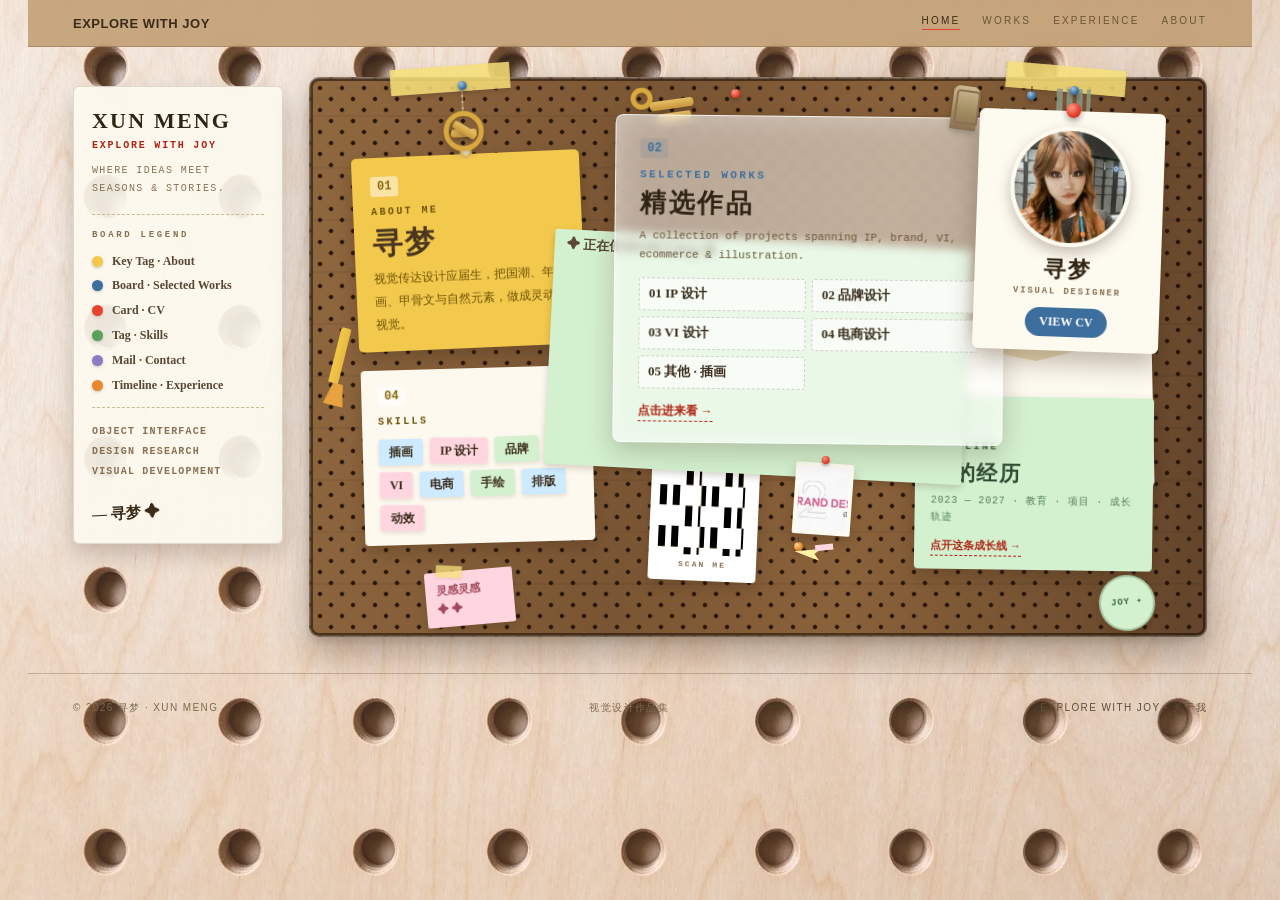
==== index.html @ f543dc58 "update index.html" ====
<!doctype html>
<html lang="zh-CN">
<head>
<meta charset="utf-8">
<meta name="viewport" content="width=device-width,initial-scale=1">
<title>寻梦 · 视觉设计作品集 — EXPLORE WITH JOY</title>
<meta name="description" content="寻梦 · 视觉设计作品集：一块正在使用中的洞洞板工作台——证件是个人简介，展示板是作品，便签是技能，信封是联系方式。">
<link rel="stylesheet" href="style.css?v=20">
</head>
<body class="board-page">
<nav class="site-nav">
  <a class="site-logo" href="index.html">EXPLORE WITH JOY</a>
  <div class="site-links">
    <a href="index.html" class="on">HOME</a>
    <a href="works.html">WORKS</a>
    <a href="experience.html">EXPERIENCE</a>
    <a href="about.html">ABOUT</a>
  </div>
</nav>

<main class="home-wrap">
  <!-- 左侧：站名 + 图例 -->
  <aside class="board-side">
    <div class="side-brand">
      <span class="side-name">XUN MENG</span>
      <span class="side-tag">EXPLORE WITH JOY</span>
      <span class="side-sub">WHERE IDEAS MEET<br>SEASONS & STORIES.</span>
    </div>
    <div class="side-legend">
      <span class="legend-title">BOARD LEGEND</span>
      <ul>
        <li><i class="dot y"></i>Key Tag · About</li>
        <li><i class="dot b"></i>Board · Selected Works</li>
        <li><i class="dot r"></i>Card · CV</li>
        <li><i class="dot g"></i>Tag · Skills</li>
        <li><i class="dot p"></i>Mail · Contact</li>
        <li><i class="dot o"></i>Timeline · Experience</li>
      </ul>
    </div>
    <div class="side-footnote">OBJECT INTERFACE<br>DESIGN RESEARCH<br>VISUAL DEVELOPMENT</div>
    <span class="side-sign">— 寻梦 ✦</span>
  </aside>

  <!-- 中央：洞洞板面板 + 悬挂物件 -->
  <section class="board-panel" id="boardPanel">
    <span class="panel-tape tl"></span><span class="panel-tape tr"></span>

    <!-- 01 钥匙串 · 黄色吊牌（个人简介 → 关于页） -->
    <div class="obj key-tag clickable" data-href="about.html" title="点一下到前面，再点一下打开">
      <span class="keyring"></span>
      <div class="tag-board">
        <span class="tag-no">01</span>
        <span class="tag-en">ABOUT ME</span>
        <strong>寻梦</strong>
        <p>视觉传达设计应届生，把国潮、年画、甲骨文与自然元素，做成灵动的视觉。</p>
      </div>
    </div>

    <!-- 02 透明亚克力展示板（精选作品 → works.html） -->
    <a class="obj acrylic clickable" href="works.html" data-href="works.html" title="点一下到前面，再点一下打开">
      <span class="acry-no">02</span>
      <span class="acry-en">SELECTED WORKS</span>
      <span class="acry-zh">精选作品</span>
      <p class="acry-desc">A collection of projects spanning IP, brand, VI, ecommerce & illustration.</p>
      <ul class="acry-list">
        <li>01 IP 设计</li>
        <li>02 品牌设计</li>
        <li>03 VI 设计</li>
        <li>04 电商设计</li>
        <li>05 其他 · 插画</li>
      </ul>
      <span class="acry-go">点击进来看 →</span>
    </a>

    <!-- 03 人像证件卡（关于我 → about.html） -->
    <a class="obj home-card clickable" href="about.html" data-href="about.html" title="点一下到前面，再点一下打开">
      <span class="pin-dot"></span>
      <img class="card-avatar" src="assets/avatar.webp" alt="寻梦">
      <span class="card-name">寻梦</span>
      <span class="card-role">VISUAL DESIGNER</span>
      <span class="card-cv">VIEW CV</span>
    </a>

    <!-- 04 技能便签（→ 关于页） -->
    <div class="obj skill-tags clickable" data-href="about.html" title="点一下到前面，再点一下打开">
      <span class="tag-no">04</span>
      <span class="tag-en">SKILLS</span>
      <div class="skills">
        <i>插画</i><i>IP 设计</i><i>品牌</i><i>VI</i><i>电商</i><i>手绘</i><i>排版</i><i>动效</i>
      </div>
    </div>

    <!-- 05 信封卡片（联系方式 → 关于页） -->
    <div class="obj mail-env clickable" data-href="about.html" title="点一下到前面，再点一下打开">
      <span class="env-flap"></span>
      <span class="tag-no">05</span>
      <span class="tag-en">CONTACT</span>
      <p class="env-mail">hello@xunmeng.design</p>
      <p class="env-loc">Location: Jining, China</p>
      <span class="env-stamp">✉</span>
    </div>

    <!-- 06 经历时间线便签（→ experience.html） -->
    <div class="obj exp-timeline clickable" data-href="experience.html" title="点一下到前面，再点一下打开">
      <span class="tag-no">03</span>
      <span class="tag-en">TIMELINE</span>
      <strong class="exp-tl-name">我的经历</strong>
      <p class="exp-tl-sub">2023 — 2027 · 教育 · 项目 · 成长轨迹</p>
      <span class="exp-tl-go">点开这条成长线 →</span>
    </div>

    <!-- 装饰：QR 小卡片 + 贴纸 -->
    <div class="obj qr-card"><span class="qr-sq"></span><span class="qr-cap">SCAN ME</span></div>
    <span class="sticker st-1">EXPLORE WITH JOY</span>
    <span class="sticker st-2">✦ 正在使用中的工作台 ✦</span>

    <!-- 装饰组：图钉 / 钥匙 / 便利贴 / 回形针 / 小相片 / 铅笔 / 纸飞机 / 徽章 -->
    <span class="deco-pin p1"></span><span class="deco-pin p2"></span><span class="deco-pin p3"></span><span class="deco-pin p4"></span>
    <span class="deco-keys"><i class="dk-ring"></i><i class="dk-body"></i><i class="dk-body d2"></i></span>
    <span class="deco-note note-pink">灵感灵感<br>✦ ✦</span>
    <span class="deco-clip"></span>
    <span class="deco-photo"><img src="works/brand/p22.webp" alt="作品小相片"><i class="dp-pin"></i></span>
    <span class="deco-pencil"></span>
    <span class="deco-plane"></span>
    <span class="deco-badge">JOY ✦</span>
  </section>
</main>

<footer class="page-foot">
  <span>© 2026 寻梦 · XUN MENG</span>
  <span>视觉设计作品集</span>
  <span><a href="works.html">EXPLORE WITH JOY</a> · <a href="about.html">关于我</a></span>
</footer>

<script src="assets/site.js?v=4"></script>
<script>
/* 洞洞板卡片：点一下浮到最前面（其他卡片拨开），再点一下打开 */
(function () {
  var cards = Array.prototype.slice.call(document.querySelectorAll(".obj.clickable"));
  if (!cards.length) return;
  var ROT = { "key-tag": "-2.5deg", "acrylic": ".6deg", "home-card": "2deg", "skill-tags": "-1.6deg", "mail-env": "-1.2deg", "exp-timeline": ".8deg" };
  var PUSH = { "key-tag": [-38, -34, 1.15], "acrylic": [-46, -26, 1.08], "home-card": [40, -26, 1.15], "skill-tags": [-32, 36, 1.15], "mail-env": [38, 34, 1.15], "exp-timeline": [30, 42, 1.15] };
  function keyOf(o) {
    for (var k in PUSH) if (o.classList.contains(k)) return k;
    return null;
  }
  function setState(o, state) {
    var k = keyOf(o), p = PUSH[k], r = ROT[k];
    o.style.animation = "none";
    o.style.transition = "transform .55s cubic-bezier(.22,1,.36,1),opacity .45s,filter .45s,box-shadow .45s";
    if (state === "front") {
      o.style.transform = "translate(0,-18px) scale(" + p[2] + ") rotate(0deg)";
      o.style.zIndex = "30"; o.style.opacity = "1"; o.style.filter = "none";
      o.style.boxShadow = "0 24px 46px rgba(56,34,14,.42)";
    } else if (state === "dim") {
      o.style.transform = "translate(" + p[0] + "px," + p[1] + "px) scale(0.84) rotate(" + r + ")";
      o.style.zIndex = "1"; o.style.opacity = "0.5"; o.style.filter = "blur(1.5px) saturate(0.8)";
      o.style.boxShadow = "";
    } else {
      o.style.transform = ""; o.style.zIndex = ""; o.style.opacity = ""; o.style.filter = ""; o.style.boxShadow = "";
    }
  }
  function resetAll() { cards.forEach(function (x) { x.classList.remove("front", "dim"); setState(x, "reset"); }); }
  cards.forEach(function (c) {
    c.addEventListener("click", function (e) {
      e.preventDefault();
      if (c.classList.contains("front")) {
        var href = c.dataset.href;
        if (href) { window.location.href = href; return; }
      }
      cards.forEach(function (x) { x.classList.remove("front", "dim"); x.classList.add("dim"); setState(x, "dim"); });
      c.classList.remove("dim"); c.classList.add("front"); setState(c, "front");
    });
  });
  document.addEventListener("click", function (e) {
    if (!e.target.closest(".obj.clickable")) resetAll();
  });
})();
</script>
</body>
</html>
---- style.css ----
*{box-sizing:border-box}html{color-scheme:dark}body{margin:0;background:#000;color:#f7f7f7;font-family:Arial,Helvetica,sans-serif;min-height:100svh;display:flex;flex-direction:column}header,footer{display:flex;justify-content:space-between;gap:20px;color:#707070;font-size:12px;letter-spacing:.12em;padding:30px 40px}header{border-bottom:1px solid #181818}footer{margin-top:auto;letter-spacing:.02em;font-size:13px}main{text-align:center;margin:auto 0;padding:70px 16px 50px}.meta{font-size:18px;margin-bottom:46px}.meta span{color:#777;margin-left:20px}h1{font-size:clamp(28px,5.5vw,96px);line-height:1.22;letter-spacing:-.045em;font-weight:400;margin:0}.intro{display:block}.words{position:relative;display:flex;align-items:center;justify-content:center;min-height:1.32em;margin-top:.06em;touch-action:pan-y pinch-zoom}.word{display:inline-flex;flex-shrink:0}.space{width:.25em}.letter{pointer-events:none;display:inline-grid;position:relative;align-items:center;height:1.08em;flex-shrink:0;transition:padding-inline .3s cubic-bezier(.22,1,.36,1)}.char{grid-area:1/1;line-height:1;justify-self:center}.letter.active .char,.letter.pending .char{visibility:hidden}.letter.returning .char{animation:letter-pop .2s ease-out both}@keyframes letter-pop{from{transform:scale(.92)}to{transform:scale(1)}}.sticker{position:absolute;top:calc(50% + var(--offset,0em));left:50%;translate:-50% -50%;z-index:1;pointer-events:none}.sticker img{display:block;height:var(--height,1.122em);width:auto;max-width:var(--maxwidth,1.377em);object-fit:contain}.hit-layer{position:absolute;inset:0;z-index:3;color:transparent;user-select:none;pointer-events:none;display:flex;align-items:center;justify-content:center}.hit{display:inline-flex;align-items:center;pointer-events:auto;height:1.35em;line-height:1}.description{font-size:clamp(17px,1.7vw,26px);line-height:1.65;margin:50px 0 34px;color:#e5e5e5;letter-spacing:-.015em}.controls{display:flex;justify-content:center;gap:10px}button{font:14px Arial,sans-serif;border:1px solid #303030;background:#101010;color:#ddd;padding:12px 19px;border-radius:999px;cursor:pointer;transition:background .2s,border-color .2s}button:hover{background:#202020;border-color:#555}button:focus-visible{outline:2px solid white;outline-offset:4px}button:disabled{opacity:.4;cursor:wait}.hint{font-size:13px;color:#737373;margin:18px 0 0;min-height:20px}@media(max-width:640px){header,footer{padding:22px 20px;font-size:10px;letter-spacing:.04em}header span:last-child{display:none}main{padding:70px 8px 60px}.meta{font-size:14px;margin-bottom:35px}h1{font-size:5.7vw;letter-spacing:-.04em}.description{margin:38px 22px 28px;font-size:16px}.desktop{display:none}footer{font-size:11px;flex-direction:column;align-items:center;gap:8px}}@media(prefers-reduced-motion:reduce){.letter{transition:none}.letter .char{animation:none!important}.sticker{display:none}}
/* Portfolio composition */
html{background:#080808}body{background:#080808;color:#f2f0e9;min-height:100svh;padding:0 3.5vw;overflow-x:hidden}header,footer{padding:30px 0;font:10px/1.4 'Courier New',monospace;letter-spacing:.08em;color:#898984;align-items:center}header{border-bottom:1px solid #292925}.identity{color:#f2f0e9;font-size:12px;display:flex;align-items:center;gap:10px}.identity b{font-size:26px;color:#d8f36a;font-weight:400}main{width:100%;margin:auto 0;padding:80px 0;text-align:left}.eyebrow{display:flex;justify-content:space-between;font:10px/1.4 'Courier New',monospace;letter-spacing:.12em;color:#90908a;margin:0 0 22px}h1{font-size:12.5vw;letter-spacing:-.075em;line-height:1.1;font-weight:400}.words{min-height:1.5em;margin:0;justify-content:center}.letter,.hit{transition:padding-inline .38s cubic-bezier(.22,1,.36,1)}.hit-layer{justify-content:center}.sticker img{height:.96em;max-width:1.05em}.under-title{display:flex;align-items:flex-start;justify-content:space-between;margin-top:38px;padding-top:26px;border-top:1px solid #292925}.under-title p{margin:0;font-size:14px;line-height:1.9;letter-spacing:.07em}.under-title p span{font-size:12px;color:#777771;letter-spacing:0}.under-title .disciplines{font:10px/1.7 'Courier New',monospace;letter-spacing:.08em;color:#a4a49c;text-align:right}.spark{font-size:48px;color:#d8f36a;line-height:1;position:absolute;left:50%;transform:translateX(-50%)}footer{border-top:1px solid #292925;gap:12px;margin-top:0}.foot-left{display:flex;align-items:center;gap:9px}.dot{width:5px;height:5px;border-radius:50%;background:#d8f36a}.controls{gap:14px}button{padding:7px 0;font:10px 'Courier New',monospace;border:0;border-bottom:1px solid #414139;border-radius:0;background:transparent;color:#96968d}button:hover{background:transparent;color:#d8f36a;border-color:#d8f36a}.hint{position:absolute;width:1px;height:1px;overflow:hidden;clip-path:inset(50%);margin:0}@media(max-width:640px){body{padding:0 6vw}header,footer{padding:22px 0;flex-direction:row;font-size:9px;letter-spacing:0}header span:nth-child(2){display:none}header span:last-child{display:block}.identity{font-size:10px}main{padding:65px 0}.eyebrow{font-size:8px}.edition{display:none}h1{font-size:11.6vw;letter-spacing:-.07em}.under-title{margin-top:28px;gap:20px}.under-title p{font-size:12px}.under-title p span{font-size:10px}.under-title .disciplines{font-size:8px}.spark{display:none}.foot-left{font-size:8px;max-width:125px}.foot-right{display:none}.controls{gap:12px}button{font-size:9px}}

/* Separate the name and word; preserve a single line. */
h1{font-size:11.8vw}.space{width:.28em}.sticker img{height:var(--height,1.12em);max-width:var(--maxwidth,1.377em)}@media(max-width:640px){h1{font-size:10.9vw}}

@media(prefers-reduced-motion:reduce){.letter,.hit{transition:none}}
/* Bold resting title and matching pointer hit areas. */
h1{font-weight:700}

.letter.returning .char{animation:letter-soft-return .62s cubic-bezier(.22,1,.36,1) both}
@keyframes letter-soft-return{0%,20%{opacity:0;transform:scale(.88)}65%{opacity:1;transform:scale(1.035)}100%{opacity:1;transform:scale(1)}}
@media(prefers-reduced-motion:reduce){.letter.returning .char{animation:none}}
/* Scattered editorial typography, generous central whitespace. */
body{padding:0 2.2vw}.editorial-top{display:grid;grid-template-columns:1fr 230px 260px;gap:5vw;align-items:start;border:0;padding:30px 0;color:#c5c3bc;letter-spacing:0;font:13px/1.35 Arial,Helvetica,sans-serif}.editorial-top p{margin:0}.focus-block{display:flex;gap:10px}.small-label{white-space:nowrap}.editorial-top h2{font:italic 15px/1.2 Georgia,serif;color:#89877f;font-weight:400;margin:0 0 19px}.about-block p,.note-block p{font-size:12px;line-height:1.6}.editorial-hero{position:relative;margin:auto 0;padding:72px 0;isolation:isolate}.floating-tag{position:absolute;z-index:4;pointer-events:none;background:#d9d7cd;color:#25251f;padding:8px 12px;border:1px dashed #929188;border-radius:8px;font:15px/1.15 Arial,sans-serif;letter-spacing:-.025em}.tag-one{left:8%;top:21%;transform:rotate(-5deg)}.tag-two{right:5%;top:14%;transform:rotate(4deg)}.tag-three{right:23%;bottom:8%;transform:rotate(-3deg)}.editorial-bottom{display:grid;grid-template-columns:1fr auto 1fr;align-items:end;border:0;padding:24px 0 30px;letter-spacing:0;color:#aaa89f}.folio-note{font:10px/1.4 'Courier New',monospace;margin:0 0 22px}.editorial-bottom .controls{justify-content:flex-start;gap:8px;align-items:center}.editorial-bottom button,.home-pill{display:inline-flex;align-items:center;justify-content:center;min-height:34px;padding:6px 22px;border:1px solid #737168;border-radius:50%;font:12px/1.2 Arial,sans-serif;background:transparent;color:#d8d6ce}.home-pill{background:#e1dfd5;color:#191914;border-color:#e1dfd5}.editorial-bottom button:hover{border-color:#d8f36a;color:#d8f36a}.bottom-middle{font:10px/1.4 Arial,sans-serif;padding-bottom:7px}.bottom-right{display:flex;flex-direction:column;align-items:flex-end;gap:28px}.bottom-right time{font:28px/1 'Courier New',monospace;padding:7px 18px;border:1px solid #737168;border-radius:50%;color:#e1dfd5;font-variant-numeric:tabular-nums}.bottom-right>span{font:9px/1.4 Arial,sans-serif;letter-spacing:.08em}@media(max-width:700px){body{padding:0 5vw}.editorial-top{grid-template-columns:1fr 1fr;gap:25px 16px;padding-top:25px;font-size:11px}.focus-block{grid-column:1/-1}.editorial-top h2{margin-bottom:10px;font-size:13px}.about-block p,.note-block p{font-size:10px}.editorial-hero{padding:85px 0}.floating-tag{font-size:10px;padding:5px 8px}.tag-one{left:3%;top:18%}.tag-two{right:1%;top:21%}.tag-three{right:17%;bottom:12%}.editorial-bottom{grid-template-columns:1fr auto;gap:18px;padding-bottom:22px}.bottom-middle{display:none}.folio-note{font-size:8px;margin-bottom:15px}.editorial-bottom button,.home-pill{padding:6px 11px;font-size:10px;min-height:30px}.editorial-bottom .controls{gap:5px}.bottom-right{gap:18px}.bottom-right time{font-size:21px;padding:6px 12px}.bottom-right>span{font-size:7px}}

.letter,.hit{transition-duration:.55s}
@media(prefers-reduced-motion:reduce){.letter,.hit{transition:none}}

#background-video{position:fixed;inset:0;width:100%;height:100%;object-fit:cover;z-index:0;pointer-events:none;display:none}.video-shade{position:fixed;inset:0;background:rgba(0,0,0,.48);z-index:1;pointer-events:none;display:none}body.has-video #background-video,body.has-video .video-shade{display:block}.editorial-top,.editorial-hero,.editorial-bottom{position:relative;z-index:2}.editorial-bottom .controls{flex-wrap:wrap}.editorial-bottom button[hidden]{display:none}body.has-video .editorial-top,body.has-video .editorial-top h2,body.has-video .editorial-bottom{color:#e7e5dd}

/* User-provided background preview. */
body{background:#080808 none center center / cover no-repeat fixed}body::before{content:"";position:fixed;inset:0;background:rgba(0,0,0,.24);pointer-events:none;z-index:0}.editorial-top,.editorial-top h2,.editorial-bottom{color:#d9dedb}

body{background:#080808}
/* Dark typography over the video. */
body{color:#17201e;background:#e8ece8}body::before{background:rgba(255,255,255,.12)}.video-shade{background:rgba(255,255,255,.24)}
.editorial-top,.editorial-top h2,.editorial-bottom,body.has-video .editorial-top,body.has-video .editorial-top h2,body.has-video .editorial-bottom{color:#24322e}
.editorial-top h2,body.has-video .editorial-top h2{color:#43534d}
.editorial-bottom button,.bottom-right time{color:#17201e;border-color:#52645b;background:rgba(255,255,255,.16)}.home-pill{background:#23352d;color:#f5f6ef;border-color:#23352d}
.editorial-bottom button:hover{background:#23352d;color:#fff;border-color:#23352d}button:focus-visible{outline-color:#23352d}.floating-tag{background:#e2e7de;color:#203128;border-color:#7a8a7d}

.letter.returning .char{animation-duration:var(--exit-duration,620ms)}

/* ========== 作品集站点：导航 / 画廊 / 灯箱 / 关于 ========== */
.site-nav{position:sticky;top:0;z-index:50;display:flex;justify-content:space-between;align-items:center;gap:18px;padding:16px 3.5vw;background:rgba(232,236,232,.9);backdrop-filter:blur(10px);border-bottom:1px solid #c9d0c6}
.site-logo{font:700 13px/1 Arial,sans-serif;letter-spacing:.04em;color:#17201e;text-decoration:none}
.site-links{display:flex;gap:22px}
.site-links a{font:10px/1 Arial,sans-serif;letter-spacing:.22em;color:#5a6a60;text-decoration:none;padding-bottom:3px;border-bottom:1px solid transparent}
.site-links a:hover{color:#23352d}
.site-links a.on{color:#17201e;border-bottom-color:#d8f36a}
.page-main{width:100%;margin:0 auto;padding:64px 3.5vw 40px;max-width:1500px}
.page-eyebrow{margin-bottom:26px}
.page-title{font-size:clamp(38px,6.5vw,84px);letter-spacing:-.05em;line-height:1.05;color:#17201e;margin:0 0 8px}
.title-slash{color:#7a8a7d;font-weight:400;margin:0 .18em}
.cat-tabs{display:flex;flex-wrap:wrap;gap:10px;margin:34px 0 30px}
.cat-tab{display:inline-flex;align-items:baseline;gap:9px;min-height:40px;padding:8px 20px;border:1px solid #b9c2b6;border-radius:999px;background:transparent;color:#3c4c42;font:13px/1 Arial,sans-serif;cursor:pointer;transition:background .2s,border-color .2s,color .2s}
.cat-tab:hover{border-color:#52645b}
.cat-tab.on{background:#23352d;border-color:#23352d;color:#f5f6ef}
.cat-no{font:9px/1 'Courier New',monospace;color:#7a8a7d}
.cat-tab.on .cat-no{color:#d8f36a}
.cat-en{font:8px/1 Arial,sans-serif;letter-spacing:.18em;color:#7a8a7d}
.cat-tab.on .cat-en{color:#a9bba8}
.gallery-wrap{min-height:40vh}
.cat-desc{font-size:14px;line-height:1.95;color:#43534d;max-width:920px;margin:0 0 30px}
.cat-tag{display:block;font:700 12px/1.5 Arial,sans-serif;letter-spacing:.18em;color:#17201e;margin-bottom:10px}
.gallery{display:grid;grid-template-columns:repeat(auto-fill,minmax(280px,1fr));gap:18px}
.work-card{margin:0;position:relative;cursor:zoom-in;overflow:hidden;border-radius:6px;background:#dfe4dc;border:1px solid #d3dacd}
.work-card img{display:block;width:100%;height:auto;transition:transform .5s cubic-bezier(.22,1,.36,1)}
.work-card:hover img{transform:scale(1.04)}
.work-card figcaption{position:absolute;left:0;right:0;bottom:0;display:flex;align-items:baseline;gap:10px;padding:26px 16px 12px;background:linear-gradient(transparent,rgba(16,24,20,.82));color:#eef2ec;font-size:12.5px;line-height:1.5;letter-spacing:.02em}
.w-no{font:9px/1 'Courier New',monospace;color:#d8f36a}
.gallery-empty{padding:70px 20px;text-align:center;color:#7a8a7d;font-size:14px;letter-spacing:.06em;border:1px dashed #b9c2b6;border-radius:8px}
.page-foot{display:flex;justify-content:space-between;gap:16px;padding:26px 3.5vw;border-top:1px solid #c9d0c6;color:#7a8a7d;font:10px/1.6 Arial,sans-serif;letter-spacing:.14em}
.page-foot a{color:#43534d;text-decoration:none}
.page-foot a:hover{color:#d8f36a}
.lightbox{position:fixed;inset:0;z-index:200;background:rgba(9,13,11,.93);display:flex;align-items:center;justify-content:center;padding:4vh 4vw}
.lightbox[hidden]{display:none}
.lb-figure{margin:0;display:flex;flex-direction:column;align-items:center;gap:16px;max-width:min(94vw,1500px)}
#lbImg{max-width:100%;max-height:80vh;object-fit:contain;border-radius:4px}
#lbCap{color:#cfd6cf;font:12px/1.6 Arial,sans-serif;letter-spacing:.05em}
.lb-close,.lb-prev,.lb-next{position:fixed;z-index:201;width:52px;height:52px;border-radius:50%;border:1px solid #5a6a60;background:rgba(20,28,24,.5);color:#eef2ec;font:26px/1 Arial,sans-serif;cursor:pointer;display:flex;align-items:center;justify-content:center}
.lb-close{top:22px;right:22px}.lb-prev{left:18px;top:50%;translate:0 -50%}.lb-next{right:18px;top:50%;translate:0 -50%}
.lb-close:hover,.lb-prev:hover,.lb-next:hover{border-color:#d8f36a;color:#d8f36a}
body.lb-open{overflow:hidden}
.about-grid{display:grid;grid-template-columns:1.6fr 1fr;gap:56px;margin-top:38px}
.about-text h2{font:italic 20px/1.3 Georgia,serif;color:#23352d;font-weight:400;margin:34px 0 14px}
.about-text h2:first-child{margin-top:0}
.about-text p{font-size:15px;line-height:2;color:#43534d;margin:0 0 12px}
.about-text strong{color:#17201e}
.skill-list{list-style:none;margin:0;padding:0;display:flex;flex-wrap:wrap;gap:10px}
.skill-list li{border:1px solid #b9c2b6;border-radius:999px;padding:7px 16px;font:12px/1 Arial,sans-serif;color:#3c4c42}
.about-card{position:relative;align-self:start;border:1px solid #c9d0c6;border-radius:10px;background:#f2f4ee;padding:34px 30px 30px;overflow:hidden}
.about-card h3{font:700 12px/1 Arial,sans-serif;letter-spacing:.22em;color:#17201e;margin:0 0 18px}
.about-card dl{display:grid;grid-template-columns:64px 1fr;gap:10px 0;margin:0 0 30px;font-size:13px;line-height:1.5}
.about-card dt{color:#7a8a7d}.about-card dd{color:#23352d;margin:0}
.card-seal{position:absolute;right:-6px;bottom:-10px;width:104px;height:104px;border:1.5px solid #52645b;border-radius:50%;display:flex;align-items:center;justify-content:center;font:700 30px/1 'Courier New',monospace;color:#52645b;rotate:-12deg;opacity:.5}
@media(max-width:700px){.site-nav{padding:14px 5vw}.site-links{gap:14px}.site-links a{letter-spacing:.14em;font-size:9px}.page-main{padding:46px 5vw 30px}.cat-tabs{gap:8px}.cat-tab{padding:7px 13px;font-size:12px;gap:6px}.cat-en{display:none}.gallery{grid-template-columns:repeat(auto-fill,minmax(150px,1fr));gap:10px}.cat-desc{font-size:12.5px}.about-grid{grid-template-columns:1fr;gap:34px}.lb-prev{left:8px}.lb-next{right:8px}.page-foot{flex-direction:column;gap:8px;align-items:center;text-align:center}}

/* ========== v3 洞洞板工作台风格（作品页 / 关于页） ========== */
body.board-page{background-color:var(--board,#c9a97c);color:var(--ink2,#4a3620);background-image:
  radial-gradient(circle at 50% 50%, rgba(66,40,17,.55) 2.4px, rgba(66,40,17,.12) 3px, transparent 3.6px),
  radial-gradient(circle at 50% 50%, rgba(66,40,17,.55) 2.4px, rgba(66,40,17,.12) 3px, transparent 3.6px),
  linear-gradient(98deg,#d3b286 0%,#be9a6c 42%,#d8b889 58%,#c2a176 100%);
  background-size:46px 46px,46px 46px,cover;background-position:0 0,23px 23px,0 0}
.board-page .site-nav{background:var(--navbg,rgba(193,157,113,.86));border-bottom:1px solid rgba(var(--inkrgb,74,54,32),.25);backdrop-filter:blur(8px)}
.board-page .site-logo{color:var(--ink,#3a2c1a)}
.board-page .site-links a{color:var(--ink3,#6b5638)}
.board-page .site-links a:hover{color:#2f2413}
.board-page .site-links a.on{color:var(--ink,#3a2c1a);border-bottom-color:var(--acc,#e8422f)}
.board-page .page-eyebrow{color:var(--ink3,#6b5638)}
.board-page .page-eyebrow span{color:var(--ink3,#6b5638)}
.tape-title{position:relative;display:inline-block;background:#f7f2e3;padding:16px 38px 18px;border-radius:3px;box-shadow:0 6px 16px rgba(56,34,14,.3),0 1px 3px rgba(0,0,0,.15);rotate:-1.4deg;margin:2px 0 8px}
.tape-title .page-title{margin:0;color:#2f2413;font-size:clamp(34px,5.5vw,72px);display:flex;align-items:baseline;gap:.16em}
.tape-title .t-slash{color:var(--board,#c9a97c);font-weight:400}
.tape-title .t-en{font:400 .42em/1 'Courier New',monospace;color:#8a7052;letter-spacing:.16em}
.tape{position:absolute;width:110px;height:26px;top:-12px;background:rgba(247,224,120,.75);box-shadow:0 2px 5px rgba(0,0,0,.14);border-left:1px dashed rgba(120,100,60,.2);border-right:1px dashed rgba(120,100,60,.2)}
.tape-l{left:16%;rotate:-5deg}.tape-r{right:10%;rotate:6deg}
.cat-tabs{margin:42px 0 26px}
.cat-tab{display:inline-flex;align-items:baseline;gap:8px;min-height:42px;padding:10px 22px;border:0;border-radius:2px;box-shadow:0 5px 10px rgba(56,34,14,.22);background:#fff3a3;color:#5a4632;font:700 15px/1 楷体,KaiTi,STKaiti,"Segoe Script",cursive;cursor:pointer;transform:rotate(var(--rot,-2deg));transition:transform .25s cubic-bezier(.22,1,.36,1),box-shadow .25s,background .25s}
.cat-tab .cat-no{font:700 10px/1 'Courier New',monospace;color:var(--accd,#b02313)}
.cat-tab:hover{transform:rotate(0) translateY(-3px);box-shadow:0 9px 16px rgba(56,34,14,.3)}
.cat-tab.on{transform:rotate(0) translateY(-4px) scale(1.05);box-shadow:0 0 0 3px #fff,0 10px 18px rgba(56,34,14,.32);color:#2f2413;z-index:2}
.cat-tab.on::after{content:"";position:absolute;top:-7px;left:50%;margin-left:-6px;width:13px;height:13px;border-radius:50%;background:radial-gradient(circle at 35% 30%,var(--accl,#ff9b87),var(--acc,#e8422f) 55%,var(--accd,#b02313));box-shadow:0 2px 5px rgba(0,0,0,.35)}
.sticky-n1{--rot:-2deg;background:#fff3a3}.sticky-n2{--rot:1.5deg;background:#ffd6e0}.sticky-n3{--rot:-1.2deg;background:#cdeaff}.sticky-n4{--rot:2deg;background:#d3f0cf}.sticky-n5{--rot:-2.4deg;background:#e6d9ff}
.cat-desc{background:rgba(255,250,235,.82);padding:15px 20px;border-radius:6px;box-shadow:0 3px 8px rgba(56,34,14,.18);font-size:14px;line-height:1.95;color:#5a4632;max-width:960px;margin:0 0 34px}
.cat-tag{display:block;font:700 13px/1.5 楷体,KaiTi,STKaiti;letter-spacing:.16em;color:#8a3a2a;margin-bottom:8px}
.gallery{display:grid;grid-template-columns:repeat(auto-fill,minmax(280px,1fr));gap:26px 22px;padding:14px 4px 30px}
.work-card{margin:0;background:#fbf6e8;padding:10px 10px 6px;border-radius:4px;box-shadow:0 8px 16px rgba(56,34,14,.28),0 2px 4px rgba(0,0,0,.14);cursor:zoom-in;position:relative;transform:rotate(var(--tilt,0deg));animation:pin-in .55s cubic-bezier(.22,1,.36,1) both;animation-delay:var(--d,0ms);transition:transform .3s cubic-bezier(.22,1,.36,1),box-shadow .3s}
.tilt-l{--tilt:-1.1deg}.tilt-r{--tilt:1.1deg}
.work-card::before{content:"";position:absolute;top:-8px;left:50%;margin-left:-7px;width:15px;height:15px;border-radius:50%;background:radial-gradient(circle at 35% 30%,var(--accl,#ff9b87),var(--acc,#e8422f) 55%,var(--accd,#b02313));box-shadow:0 3px 6px rgba(0,0,0,.35);z-index:2}
.work-card:hover{transform:rotate(0deg) translateY(-7px) scale(1.025);box-shadow:0 16px 30px rgba(56,34,14,.38),0 3px 6px rgba(0,0,0,.15);z-index:6}
.work-card:hover::before{transform:scale(1.15)}
.thumb{display:block;background:#fff;padding:6px;border:1px solid #e3dbc8;border-radius:2px;overflow:hidden}
.thumb img{display:block;width:100%;height:auto;transition:transform .45s cubic-bezier(.22,1,.36,1)}
.work-card:hover .thumb img{transform:scale(1.05)}
.work-card figcaption{position:static;display:flex;gap:9px;align-items:baseline;padding:10px 5px 5px;background:none;color:#5a4632;font:600 13.5px/1.5 楷体,KaiTi,STKaiti,"Segoe Script",cursive;letter-spacing:.02em}
.w-no{font:700 10px/1 'Courier New',monospace;color:var(--accd,#b02313)}
@keyframes pin-in{0%{opacity:0;transform:translateY(30px) rotate(calc(var(--tilt,0deg)*2.5)) scale(.9)}100%{opacity:1;transform:translateY(0) rotate(var(--tilt,0deg)) scale(1)}}
.gallery-empty{padding:80px 20px;text-align:center;color:var(--ink3,#6b5638);font:700 15px/1.8 楷体,KaiTi,STKaiti;letter-spacing:.05em;background:rgba(255,250,235,.7);border:2px dashed #b9935f;border-radius:8px}
.board-page .page-foot{border-top:1px solid rgba(var(--inkrgb,74,54,32),.3);color:var(--ink3,#6b5638)}
.board-page .page-foot a{color:var(--ink2,#4a3620)}
.board-page .page-foot a:hover{color:var(--acc,#e8422f)}
.board-deco{position:fixed;z-index:3;pointer-events:none}
.note-yellow{right:3.5vw;top:130px;background:#fff3a3;padding:11px 14px;font:700 13px/1.7 楷体,KaiTi,STKaiti;color:var(--ink3,#6b5638);rotate:5deg;box-shadow:0 4px 9px rgba(56,34,14,.22);border-radius:2px}
.note-yellow::after{content:"";position:absolute;top:-5px;right:14px;width:34px;height:16px;background:rgba(247,224,120,.8);rotate:-18deg;box-shadow:0 1px 3px rgba(0,0,0,.12)}
.pin-paper{left:3vw;bottom:11vh;width:64px;height:86px;background:#fdf9ee;rotate:-7deg;box-shadow:0 5px 11px rgba(56,34,14,.22);border-radius:2px}
.pin-paper::before{content:"";position:absolute;top:-7px;left:50%;margin-left:-6px;width:13px;height:13px;border-radius:50%;background:radial-gradient(circle at 35% 30%,#8fd3ff,#2e8fd8 55%,#1a5f96);box-shadow:0 2px 5px rgba(0,0,0,.32)}
.pin-paper::after{content:"";position:absolute;inset:14px 9px;background:repeating-linear-gradient(0deg,#d8cfba 0 1px,transparent 1px 9px);opacity:.6}
.photo-snap{right:5vw;bottom:9vh;width:98px;height:118px;background:#fff url(works/ip/p05.webp) center 42%/cover no-repeat;padding:0;rotate:3.5deg;box-shadow:0 7px 14px rgba(56,34,14,.26);border-radius:2px}
.photo-snap::after{content:"神守人间";position:absolute;left:0;right:0;bottom:0;background:#fff;padding:6px 8px 8px;font:600 11px/1.4 楷体,KaiTi,STKaiti;color:#5a4632;text-align:center}
.lightbox{background:rgba(30,22,12,.93)}
#lbImg{border:14px solid #fdfaf0;box-shadow:0 12px 40px rgba(0,0,0,.55);border-radius:4px}
#lbCap{color:#e9dfc8}
.lb-close,.lb-prev,.lb-next{border-color:#8a7052;color:#f3ead6;background:rgba(40,28,14,.55)}
.lb-close:hover,.lb-prev:hover,.lb-next:hover{border-color:var(--acc,#e8422f);color:var(--accl,#ffb3a6)}
@media(max-width:700px){body.board-page{background-size:38px 38px,38px 38px,cover;background-position:0 0,19px 19px,0 0}.tape-title{padding:14px 22px 15px;rotate:-2deg}.tape{width:70px;height:20px;top:-9px}.cat-tabs{gap:9px}.cat-tab{padding:8px 15px;font-size:13px}.gallery{grid-template-columns:repeat(auto-fill,minmax(148px,1fr));gap:18px 12px}.work-card{padding:7px 7px 4px}.work-card figcaption{font-size:11.5px}.note-yellow{display:none}.pin-paper{display:none}.photo-snap{display:none}}

/* ========== v3 关于页：证件卡 / 便签 / 名片 ========== */
.about-board{display:grid;grid-template-columns:1.5fr 1.15fr;gap:52px;margin-top:44px;align-items:start}
.id-card{position:relative;background:#fdfaf0;border-radius:6px;box-shadow:0 14px 30px rgba(56,34,14,.3),0 3px 6px rgba(0,0,0,.16);padding:36px 36px 30px;rotate:-.8deg;animation:pin-in .6s cubic-bezier(.22,1,.36,1) both}
.id-card::before{content:"";position:absolute;top:-10px;left:50%;margin-left:-8px;width:17px;height:17px;border-radius:50%;background:radial-gradient(circle at 35% 30%,var(--accl,#ff9b87),var(--acc,#e8422f) 55%,var(--accd,#b02313));box-shadow:0 3px 7px rgba(0,0,0,.38);z-index:2}
.id-avatar{display:block;position:relative;width:150px;height:150px;margin:0 auto 24px;text-decoration:none;border-radius:50%;animation:pin-in .6s cubic-bezier(.22,1,.36,1) both}
.avatar-img{display:flex;align-items:center;justify-content:center;width:100%;height:100%;border-radius:50%;background:repeating-linear-gradient(45deg,#e9e2ce 0 8px,#f4eedd 8px 16px);border:4px solid #fdfaf0;box-shadow:0 10px 22px rgba(56,34,14,.3),inset 0 0 0 2px #e3dbc8;overflow:hidden;transition:transform .3s cubic-bezier(.22,1,.36,1),box-shadow .3s;rotate:-2deg}
.avatar-img img{display:block;width:100%;height:100%;object-fit:cover}
.avatar-seal{width:58px;height:58px;border-radius:50%;border:2.5px solid #8a3a2a;display:flex;align-items:center;justify-content:center;font:700 26px/1 楷体,KaiTi,STKaiti;color:#8a3a2a;background:#fdfaf0;rotate:8deg;box-shadow:0 2px 5px rgba(0,0,0,.12)}
.id-avatar::before{content:"";position:absolute;top:-7px;left:50%;margin-left:-8px;width:17px;height:17px;border-radius:50%;background:radial-gradient(circle at 35% 30%,var(--accl,#ff9b87),var(--acc,#e8422f) 55%,var(--accd,#b02313));box-shadow:0 3px 7px rgba(0,0,0,.38);z-index:2}
.avatar-hint{position:absolute;left:50%;bottom:-30px;translate:-50% 0;white-space:nowrap;font:700 12px/1.5 楷体,KaiTi,STKaiti;color:var(--ink3,#6b5638);background:rgba(255,250,235,.92);padding:5px 12px;border-radius:999px;box-shadow:0 3px 8px rgba(56,34,14,.22);opacity:0;transition:opacity .25s,transform .25s}
.id-avatar:hover .avatar-img{transform:scale(1.06) rotate(0);box-shadow:0 16px 30px rgba(56,34,14,.38)}
.id-avatar:hover .avatar-hint{opacity:1;transform:translateY(-4px)}
.id-avatar:hover{rotate:0deg}
.id-name{font:700 34px/1.1 楷体,KaiTi,STKaiti;color:#2f2413;margin:0 0 6px;letter-spacing:.06em}
.id-name small{font:400 11px/1 'Courier New',monospace;color:#8a7052;letter-spacing:.18em;margin-left:10px}
.id-role{font:600 13px/1.5 楷体,KaiTi,STKaiti;color:#8a3a2a;letter-spacing:.14em;margin:0 0 20px}
.id-meta{display:grid;gap:9px;margin:0 0 18px;border-top:1px dashed #cbb98f;padding-top:16px}
.id-meta>div{display:flex;gap:14px;font-size:13.5px;line-height:1.6}
.id-meta dt{color:#8a7052;white-space:nowrap}
.id-meta dd{color:var(--ink2,#4a3620);margin:0}
.id-bio{font-size:13.5px;line-height:2;color:#5a4632;margin:0;border-top:1px dashed #cbb98f;padding-top:16px}
.about-notes{display:flex;flex-wrap:wrap;gap:14px;position:relative}
.note{background:#fff3a3;padding:9px 14px;border-radius:2px;box-shadow:0 4px 9px rgba(56,34,14,.2);font:700 13px/1.5 楷体,KaiTi,STKaiti;color:#5a4632;rotate:var(--nr,0deg)}
.note small{color:#8a7052;font-size:10px;letter-spacing:.1em}
.s1{--nr:-2deg;background:#fff3a3}.s2{--nr:1.8deg;background:#ffd6e0}.s3{--nr:-1.6deg;background:#cdeaff}.s4{--nr:2.2deg;background:#d3f0cf}.s5{--nr:-2.3deg;background:#e6d9ff}
.n1{--nr:3deg;background:#fff3a3;padding:14px 18px;align-self:start}
.n2{--nr:-3deg;background:#ffd6e0;padding:14px 18px;align-self:end}
.business-card{width:min(100%,260px);background:#23352d;color:#f3ead6;border-radius:6px;padding:24px 22px;box-shadow:0 10px 20px rgba(56,34,14,.3);rotate:1.5deg;position:relative;overflow:hidden}
.business-card::before{content:"";position:absolute;inset:0;background:repeating-linear-gradient(0deg,rgba(255,255,255,.04) 0 1px,transparent 1px 7px);pointer-events:none}
.bc-brand{display:block;font:700 18px/1.2 楷体,KaiTi,STKaiti;color:#d8f36a;letter-spacing:.08em;margin-bottom:14px}
.business-card p{margin:0 0 18px;font:12px/1.9 'Courier New',monospace;color:#cfe0c8;letter-spacing:.05em}
.bc-line{font:700 10px/1.7 'Courier New',monospace;color:#8fae82;letter-spacing:.2em}
@media(max-width:700px){.about-board{grid-template-columns:1fr;gap:34px}.id-card{padding:24px 20px 20px;rotate:0}.id-name{font-size:26px}.about-notes{gap:10px}.business-card{width:100%}}

/* ========== v4 海底世界（作品页） ========== */
body.ocean-page{background:#06203a;color:#e8f4ff;min-height:100svh;overflow-x:hidden}
.ocean-nav{background:rgba(3,12,22,.42);border-bottom:1px solid rgba(140,200,255,.14);backdrop-filter:blur(8px)}
.ocean-nav .site-logo{color:#d8f3ff}
.ocean-nav .site-links a{color:#9fc8e8}
.ocean-nav .site-links a:hover{color:#fff}
.ocean-nav .site-links a.on{color:#fff;border-bottom-color:#7fe9ff}
.sea-bg{position:fixed;inset:0;z-index:0;pointer-events:none;overflow:hidden}
#ocean-video{position:absolute;inset:0;width:100%;height:100%;object-fit:cover}
.ocean-shade{position:absolute;inset:0;background:linear-gradient(180deg,rgba(2,10,20,.42),rgba(2,10,20,.28) 55%,rgba(2,8,16,.6));pointer-events:none}
.sea-main{position:relative;z-index:2;padding:36px 3.5vw 10px;pointer-events:none}
.sea-eyebrow{margin-bottom:18px;color:#8fc8e8}
.sea-eyebrow span{color:#8fc8e8}
.sea-title{font-size:clamp(34px,5vw,66px);letter-spacing:-.03em;color:#eaf7ff;text-shadow:0 0 26px rgba(120,220,255,.4),0 0 60px rgba(120,220,255,.2);line-height:1.05;margin:0}
.sea-sub{display:block;font:10px/1.8 'Courier New',monospace;color:#7fb4d8;letter-spacing:.28em;margin-top:10px}
.sea-hint{margin:16px 0 0;font:700 14px/1.6 楷体,KaiTi,STKaiti;color:#bfe2ff;opacity:.9;text-shadow:0 2px 8px rgba(0,0,0,.5);letter-spacing:.04em}
.sea-stage{position:fixed;inset:0;z-index:1;cursor:default}
.sea-fish{position:absolute;cursor:pointer;z-index:1;filter:drop-shadow(0 8px 12px rgba(0,0,0,.35));will-change:left,top;user-select:none;-webkit-tap-highlight-color:transparent}
.sea-fish img{display:block;height:var(--h,150px);width:auto;animation:swim calc(var(--swimd,2.6s)) ease-in-out infinite}
.sea-fish .fish-tag{position:absolute;top:-30px;left:50%;translate:-50% 0;background:rgba(8,26,44,.74);color:#cfe9ff;border:1px solid rgba(140,200,255,.42);padding:4px 12px;border-radius:999px;font:700 12px/1.5 楷体,KaiTi,STKaiti;white-space:nowrap;box-shadow:0 3px 9px rgba(0,0,0,.35);letter-spacing:.04em;backdrop-filter:blur(4px)}
.sea-fish:hover{filter:drop-shadow(0 0 16px rgba(160,230,255,.55));transform:scale(1.06)}
.sea-fish.active{filter:drop-shadow(0 0 20px rgba(255,190,90,.6));z-index:4}
@keyframes swim{0%,100%{rotate:-3deg}50%{rotate:3deg}}
.bubble-layer{position:fixed;inset:0;z-index:6;pointer-events:none}
.bubble{position:absolute;width:104px;height:104px;border-radius:50%;border:2px solid rgba(160,220,255,.6);background:rgba(9,38,66,.6) center/cover no-repeat;pointer-events:auto;cursor:zoom-in;box-shadow:inset 0 0 20px rgba(140,210,255,.4),0 8px 16px rgba(0,0,0,.45);opacity:1;transform:scale(1)}
.bubble::before{content:"";position:absolute;left:21%;top:15%;width:19px;height:15px;border-radius:50%;background:rgba(255,255,255,.7);filter:blur(3px)}
.bubble::after{content:attr(title);position:absolute;left:50%;bottom:-30px;translate:-50% 0;white-space:nowrap;font:600 11px/1.4 楷体,KaiTi,STKaiti;color:#cfe9ff;background:rgba(8,26,44,.7);padding:3px 9px;border-radius:999px;opacity:0;transition:opacity .2s;letter-spacing:.02em}
.bubble:hover{transform:scale(1.13)!important}
.bubble:hover::after{opacity:1}
.bubble.spawn{opacity:0;transform:scale(0)}
.sea-foot{border-top:1px solid rgba(140,200,255,.14);color:#7fb4d8}
.sea-foot a{color:#bfe2ff}
.sea-foot a:hover{color:#7fe9ff}
.ocean-page .lightbox{background:rgba(3,10,20,.94)}
.ocean-page #lbImg{border:none;box-shadow:0 0 0 1px rgba(140,210,255,.4),0 18px 50px rgba(0,0,0,.6);border-radius:6px}
.ocean-page #lbCap{color:#bfe2ff}
.ocean-page .lb-close,.ocean-page .lb-prev,.ocean-page .lb-next{border-color:#3c6c96;color:#d8f3ff;background:rgba(6,20,36,.6)}
.ocean-page .lb-close:hover,.ocean-page .lb-prev:hover,.ocean-page .lb-next:hover{border-color:#7fe9ff;color:#7fe9ff}
@media(max-width:700px){.sea-main{padding:26px 5vw 8px}.sea-title{font-size:11vw}.sea-sub{letter-spacing:.16em;font-size:8px}.sea-hint{font-size:12px}.sea-fish img{height:calc(var(--h,150px)*0.72)}.bubble{width:82px;height:82px}.bubble::after{display:none}}

/* ========== v5 首页：洞洞板工作台欢迎页 ========== */
.home-wrap{position:relative;z-index:2;display:grid;grid-template-columns:210px 1fr;gap:26px;max-width:1240px;margin:0 auto;padding:30px 3.5vw 36px;align-items:start}
.board-side{position:sticky;top:86px;background:rgba(253,250,240,.9);border-radius:6px;box-shadow:0 10px 22px rgba(56,34,14,.22);padding:22px 18px;border:1px solid rgba(74,54,32,.16)}
.side-brand{display:flex;flex-direction:column;gap:5px;padding-bottom:16px;border-bottom:1px dashed #cbb98f}
.side-name{font:700 22px/1.1 楷体,KaiTi,STKaiti;color:#2f2413;letter-spacing:.1em}
.side-tag{font:700 10px/1.5 'Courier New',monospace;color:var(--accd,#b02313);letter-spacing:.18em}
.side-sub{font:10px/1.8 'Courier New',monospace;color:#8a7052;letter-spacing:.14em;margin-top:4px}
.side-legend{padding:14px 0;border-bottom:1px dashed #cbb98f}
.legend-title{display:block;font:700 9px/1.5 'Courier New',monospace;color:#8a7052;letter-spacing:.3em;margin-bottom:10px}
.side-legend ul{list-style:none;margin:0;padding:0;display:flex;flex-direction:column;gap:8px}
.side-legend li{font:600 12px/1.4 楷体,KaiTi,STKaiti;color:#5a4632;display:flex;align-items:center;gap:9px}
.dot{width:11px;height:11px;border-radius:50%;box-shadow:0 1px 3px rgba(0,0,0,.2);flex:none}
.dot.y{background:#f2c94c}.dot.b{background:#3d6f9e}.dot.r{background:var(--acc,#e8422f)}.dot.g{background:#58a15c}.dot.p{background:#8e7cc3}.dot.o{background:#e8872f}
.side-footnote{font:600 10px/2 'Courier New',monospace;color:#8a7052;letter-spacing:.12em;padding:14px 0}
.side-sign{display:block;font:700 15px/1.4 楷体,KaiTi,STKaiti;color:var(--ink,#3a2c1a);rotate:-3deg;margin-top:4px}

.board-panel{position:relative;border-radius:10px;padding:28px 26px 22px;min-height:560px;
  background:
    radial-gradient(circle at 50% 50%, rgba(28,14,5,.9) 1.5px, rgba(28,14,5,.3) 2.2px, transparent 3px),
    radial-gradient(circle at 50% 50%, rgba(28,14,5,.9) 1.5px, rgba(28,14,5,.3) 2.2px, transparent 3px),
    repeating-linear-gradient(0deg, rgba(0,0,0,.055) 0 2px, transparent 2px 52px),
    linear-gradient(98deg, #90683f 0%, #7a5533 38%, #8a623a 62%, #63442a 100%),
    radial-gradient(120% 92% at 12% 0%, rgba(255,255,255,.30), transparent 46%);
  background-size:22px 22px,22px 22px,100% 100%,100% 100%,100% 100%;
  background-position:0 0,11px 11px,0 0,0 0,0 0;
  box-shadow:
    inset 0 0 0 1.5px rgba(255,244,224,.30),
    inset 0 0 0 4px rgba(24,12,4,.55),
    inset 0 2px 1px rgba(255,255,255,.22),
    0 16px 34px rgba(56,34,14,.34),0 4px 8px rgba(0,0,0,.12)}
.panel-tape{position:absolute;width:120px;height:26px;top:-11px;background:rgba(247,224,120,.85);box-shadow:0 2px 5px rgba(0,0,0,.14);border-left:1px dashed rgba(120,100,60,.2);border-right:1px dashed rgba(120,100,60,.2)}
.panel-tape.tl{left:9%;rotate:-4deg}.panel-tape.tr{right:9%;rotate:5deg}

.obj{position:absolute;animation:pin-in .6s cubic-bezier(.22,1,.36,1) backwards;transform:translate(0,0) scale(1) rotate(var(--r,0deg));transition:transform .55s cubic-bezier(.22,1,.36,1),opacity .45s,filter .45s,box-shadow .45s;will-change:transform}
.obj.clickable{cursor:pointer}
.obj.dim{animation:none;transform:translate(var(--dx,0px),var(--dy,0px)) scale(.84) rotate(var(--r,0deg));opacity:.5;filter:blur(1.5px) saturate(.8);z-index:1}
.obj.front{animation:none;transform:translate(0,calc(var(--fy,18px) * -1)) scale(var(--fs,1.15)) rotate(0deg);opacity:1;filter:none;z-index:30;box-shadow:0 24px 46px rgba(56,34,14,.42)}
/* 01 钥匙串 + 黄色吊牌 */
.key-tag{left:5%;top:6%;animation-delay:.1s;--r:-2.5deg;--dx:-38px;--dy:-34px}
.keyring{display:block;width:34px;height:34px;border:5px solid #8b9a86;border-radius:50%;margin:0 auto 2px;box-shadow:inset 0 1px 2px rgba(0,0,0,.2)}
.tag-board{position:relative;width:228px;background:#f2c94c;border-radius:5px;box-shadow:0 8px 18px rgba(56,34,14,.3);padding:18px 18px 16px}
.tag-board::before{content:"";position:absolute;top:-8px;left:50%;margin-left:-5px;width:10px;height:10px;border-radius:50%;background:#efe9da;border:1.5px solid var(--board,#c9a97c);box-shadow:inset 0 0 0 2px #f2c94c}
.tag-no{display:inline-block;font:700 12px/1 'Courier New',monospace;color:#8a6a10;background:rgba(255,255,255,.5);padding:4px 7px;border-radius:3px;margin-bottom:8px}
.tag-en{display:block;font:700 10px/1.5 'Courier New',monospace;color:#6e5308;letter-spacing:.24em;margin-bottom:6px}
.tag-board strong{display:block;font:700 30px/1.2 楷体,KaiTi,STKaiti;color:var(--ink2,#4a3620);letter-spacing:.08em;margin-bottom:6px}
.tag-board p{margin:0;font:12px/1.9 楷体,KaiTi,STKaiti;color:#6e5308}
/* 02 透明亚克力展示板 */
.acrylic{left:34%;top:7%;width:390px;background:rgba(255,255,255,.5);backdrop-filter:blur(5px);border:1.5px solid rgba(255,255,255,.85);border-radius:8px;box-shadow:0 10px 26px rgba(56,34,14,.22),inset 0 0 30px rgba(255,255,255,.35);padding:22px 24px 20px;color:var(--ink,#3a2c1a);text-decoration:none;animation-delay:.24s;z-index:2;--r:.6deg;--dx:-46px;--dy:-26px;--fs:1.08}
.acrylic:hover{transform:rotate(0) translateY(-6px) scale(1.02);box-shadow:0 18px 36px rgba(56,34,14,.3),inset 0 0 30px rgba(255,255,255,.45)}
.acry-no{display:inline-block;font:700 12px/1 'Courier New',monospace;color:#3d6f9e;background:rgba(61,111,158,.12);padding:4px 7px;border-radius:3px;margin-bottom:8px}
.acry-en{display:block;font:700 11px/1.5 'Courier New',monospace;color:#3d6f9e;letter-spacing:.22em;margin-bottom:4px}
.acry-zh{display:block;font:700 26px/1.2 楷体,KaiTi,STKaiti;color:#2f2413;letter-spacing:.1em;margin-bottom:8px}
.acry-desc{margin:0 0 12px;font:11px/1.8 'Courier New',monospace;color:var(--ink3,#6b5638)}
.acry-list{list-style:none;margin:0 0 12px;padding:0;display:grid;grid-template-columns:1fr 1fr;gap:6px}
.acry-list li{font:700 13px/1.6 楷体,KaiTi,STKaiti;color:var(--ink,#3a2c1a);padding:5px 9px;background:rgba(255,255,255,.6);border-radius:3px;border:1px dashed rgba(74,54,32,.22)}
.acry-go{display:inline-block;font:700 12px/1.6 楷体,KaiTi,STKaiti;color:var(--accd,#b02313);border-bottom:1.5px dashed var(--accd,#b02313)}
/* 03 人像证件卡 */
.home-card{right:5%;top:6%;width:186px;background:#fdfaf0;border-radius:6px;box-shadow:0 12px 24px rgba(56,34,14,.3);padding:16px 14px 14px;text-align:center;text-decoration:none;color:#2f2413;animation-delay:.36s;z-index:2;--r:2deg;--dx:40px;--dy:-26px}
.home-card:hover{transform:rotate(0) translateY(-6px) scale(1.03);box-shadow:0 18px 32px rgba(56,34,14,.36)}
.pin-dot{position:absolute;top:-8px;left:50%;margin-left:-7px;width:15px;height:15px;border-radius:50%;background:radial-gradient(circle at 35% 30%,var(--accl,#ff9b87),var(--acc,#e8422f) 55%,var(--accd,#b02313));box-shadow:0 3px 6px rgba(0,0,0,.35);z-index:2}
.card-avatar{display:block;width:120px;height:120px;object-fit:cover;border-radius:50%;margin:0 auto 10px;border:4px solid #fdfaf0;box-shadow:0 6px 14px rgba(56,34,14,.28),inset 0 0 0 2px #e3dbc8;rotate:-2deg}
.card-name{display:block;font:700 22px/1.2 楷体,KaiTi,STKaiti;letter-spacing:.1em;margin-bottom:3px}
.card-role{display:block;font:700 9px/1.5 'Courier New',monospace;color:#8a7052;letter-spacing:.2em;margin-bottom:8px}
.card-cv{display:inline-block;font:700 12px/1.6 楷体,KaiTi,STKaiti;color:#fff;background:#3d6f9e;padding:5px 14px;border-radius:999px}
/* 04 技能便签 */
.skill-tags{left:6%;top:52%;width:230px;background:#fdf9ee;border-radius:4px;box-shadow:0 8px 16px rgba(56,34,14,.24);padding:15px 16px 14px;animation-delay:.5s;--r:-1.6deg;--dx:-32px;--dy:36px}
.skills{display:flex;flex-wrap:wrap;gap:7px;margin-top:10px}
.skills i{font:600 12px/1.5 楷体,KaiTi,STKaiti;color:var(--ink,#3a2c1a);background:#cdeaff;padding:4px 10px;border-radius:3px;box-shadow:0 2px 4px rgba(56,34,14,.12);rotate:var(--sr,0deg)}
.skills i:nth-child(2n){background:#ffd6e0;--sr:1.5deg}.skills i:nth-child(3n){background:#d3f0cf;--sr:-1deg}
/* 05 信封卡片 */
.mail-env{right:6%;top:46%;width:232px;background:#fdfaf0;border-radius:5px;box-shadow:0 10px 20px rgba(56,34,14,.26);padding:16px 16px 14px;animation-delay:.62s;--r:-1.2deg;--dx:38px;--dy:34px}
.env-flap{position:absolute;top:0;left:0;right:0;height:26px;background:linear-gradient(180deg,#f2e6c8,#e9d9b2);clip-path:polygon(0 0,100% 0,50% 100%)}
.mail-env .tag-no{margin-top:32px}
.env-mail{font:700 12px/1.7 'Courier New',monospace;color:var(--ink,#3a2c1a);margin:8px 0 2px;word-break:break-all}
.env-loc{font:11px/1.7 'Courier New',monospace;color:#8a7052;margin:0}
.env-stamp{position:absolute;right:12px;bottom:12px;width:34px;height:34px;border:2px dashed var(--acc,#e8422f);border-radius:4px;display:flex;align-items:center;justify-content:center;font-size:17px;color:var(--acc,#e8422f);rotate:9deg}
/* 装饰 */
.qr-card{left:38%;bottom:10%;width:108px;background:#fff;border-radius:4px;box-shadow:0 7px 14px rgba(56,34,14,.22);padding:9px;rotate:2.5deg;text-align:center;animation-delay:.74s}
.qr-sq{display:block;width:100%;aspect-ratio:1;background:repeating-conic-gradient(#2f2413 0 25%,#fff 0 50%) 0 0/46% 46%;mask-image:repeating-linear-gradient(90deg,#000 0 7px,#0000 7px 13px);-webkit-mask-image:repeating-linear-gradient(90deg,#000 0 7px,#0000 7px 13px);filter:contrast(2)}
.qr-cap{display:block;font:700 8px/1.6 'Courier New',monospace;color:#8a7052;letter-spacing:.26em;margin-top:4px}
.sticker{position:absolute;font:700 13px/1.6 楷体,KaiTi,STKaiti;color:#5a4632;background:#fff3a3;padding:5px 12px;border-radius:3px;box-shadow:0 3px 7px rgba(56,34,14,.2);animation-delay:.84s}
.st-1{left:56%;bottom:12%;rotate:-4deg;background:#ffd6e0}
.st-2{right:3.5%;bottom:8%;rotate:3deg;background:#d3f0cf}
@media(max-width:900px){.home-wrap{grid-template-columns:1fr;padding:20px 4vw 30px}.board-side{position:static;display:grid;grid-template-columns:1fr 1fr;gap:12px;padding:14px 16px}.side-legend,.side-footnote{border-bottom:none}.side-brand{border-bottom:none}}
@media(max-width:700px){.board-panel{min-height:760px;padding:24px 14px 16px}.acrylic{left:50%;top:6%;translate:-50% 0;width:min(92%,360px);right:auto}.key-tag{left:4%;top:2%}.home-card{right:4%;top:2%}.tag-board{width:196px}.skill-tags{left:4%;top:44%;width:200px}.mail-env{right:4%;top:42%;width:200px}.qr-card{left:8%;bottom:5%}.st-1{left:42%;bottom:4%}.st-2{right:4%;bottom:2%}}

/* 置顶/散开状态下 hover 保持原状，不被 .acrylic:hover 等覆盖 */
.obj.front:hover{transform:translate(0,calc(var(--fy,18px) * -1)) scale(var(--fs,1.15)) rotate(0deg);box-shadow:0 24px 46px rgba(56,34,14,.42)}
.obj.dim:hover{transform:translate(var(--dx,0px),var(--dy,0px)) scale(.84) rotate(var(--r,0deg));opacity:.5;filter:blur(1.5px) saturate(.8)}

/* ===== 纸标图钉光标（全站） ===== */
body.paper-cursor{cursor:none}
body.paper-cursor a,body.paper-cursor .clickable,body.paper-cursor button,body.paper-cursor .obj{cursor:none}
.paper-follower{position:fixed;left:0;top:0;width:26px;height:24px;z-index:99999;pointer-events:none;transition:transform .16s cubic-bezier(.22,1,.36,1),opacity .25s;will-change:left,top,transform;filter:drop-shadow(0 3px 4px rgba(56,34,14,.35));opacity:0}
.paper-follower.visible{opacity:1}
.paper-follower .pf-body{position:absolute;left:0;top:2px;width:22px;height:17px;background:#f2c94c;border-radius:2px;box-shadow:inset 0 0 0 1.5px rgba(110,83,8,.42);transform:rotate(-6deg)}
.paper-follower .pf-pin{position:absolute;left:6px;top:-4px;width:7px;height:7px;border-radius:50%;background:radial-gradient(circle at 35% 30%,var(--accl,#ffb39b),var(--acc,#e8422f) 60%,var(--accd,#b02313));box-shadow:0 1px 2px rgba(0,0,0,.3)}
.paper-follower .pf-tip{position:absolute;right:-2px;bottom:-2px;width:0;height:0;border-left:6px solid transparent;border-right:6px solid transparent;border-bottom:9px solid var(--accd,#b02313);transform:rotate(35deg)}
.paper-follower.hot{transform:scale(1.4)}
.paper-follower.hot .pf-body{background:#ffb27a;box-shadow:inset 0 0 0 1.5px rgba(176,35,19,.45)}
.paper-follower.down{transform:scale(.82)}

/* ===== 经历页 · 洞洞板时间线 ===== */
.exp-panel{position:relative;background:#efe9da;border-radius:10px;box-shadow:inset 0 0 0 1px rgba(74,54,32,.14),0 16px 34px rgba(56,34,14,.3);padding:40px 34px 34px;min-height:640px;background-image:radial-gradient(circle at 50% 50%,rgba(74,54,32,.5) 2px,rgba(74,54,32,.14) 2.6px,transparent 3.2px);background-size:44px 44px}
.exp-head{text-align:center;margin-bottom:26px}
.exp-head .tape{display:inline-block;font:700 20px/1.4 楷体,KaiTi,STKaiti;color:var(--ink2,#4a3620);background:#fff3a3;padding:7px 26px;border-radius:2px;box-shadow:0 3px 7px rgba(56,34,14,.22);rotate:-2deg;position:relative}
.exp-head .tape::before,.exp-head .tape::after{content:"";position:absolute;top:-6px;width:54px;height:16px;background:rgba(247,224,120,.85);rotate:-4deg;box-shadow:0 1px 3px rgba(0,0,0,.12)}
.exp-head .tape::before{left:-12px;rotate:-14deg}
.exp-head .tape::after{right:-12px;rotate:12deg}
.exp-head p{font:12px/1.8 'Courier New',monospace;color:#8a7052;letter-spacing:.14em;margin:12px 0 0}
.exp-list{display:flex;flex-direction:column;gap:22px;position:relative}
.exp-list::before{content:"";position:absolute;left:118px;top:14px;bottom:14px;width:2px;background:repeating-linear-gradient(180deg,var(--board,#c9a97c) 0 8px,transparent 8px 14px)}
.exp-item{display:grid;grid-template-columns:118px 1fr;gap:22px;align-items:start;animation:pin-in .6s cubic-bezier(.22,1,.36,1) backwards}
.exp-year{text-align:right;font:700 15px/1.3 'Courier New',monospace;color:#3d6f9e;letter-spacing:.05em;padding-top:6px}
.exp-year small{display:block;font:600 10px/1.6 'Courier New',monospace;color:#8a7052;letter-spacing:.1em}
.exp-card{position:relative;background:#fdfaf0;border-radius:5px;box-shadow:0 7px 16px rgba(56,34,14,.2);padding:16px 18px 14px}
.exp-card::before{content:"";position:absolute;top:-8px;left:50%;margin-left:-5px;width:10px;height:10px;border-radius:50%;background:#efe9da;border:1.5px solid var(--board,#c9a97c);box-shadow:inset 0 0 0 2px #fdfaf0}
.exp-card h3{margin:0 0 6px;font:700 16px/1.4 楷体,KaiTi,STKaiti;color:var(--ink,#3a2c1a);letter-spacing:.05em}
.exp-card p{margin:0;font:12px/1.9 楷体,KaiTi,STKaiti;color:var(--ink3,#6b5638)}
.exp-card .exp-tag{display:inline-block;font:700 9px/1.5 'Courier New',monospace;color:#fff;background:#58a15c;padding:2px 8px;border-radius:999px;letter-spacing:.08em;margin-bottom:7px}
.exp-item:nth-child(odd) .exp-card{rotate:-.6deg}
.exp-item:nth-child(even) .exp-card{rotate:.7deg}
.exp-item:nth-child(2) .exp-card{background:#fff8e3}
.exp-item:nth-child(4) .exp-card{background:#f2f7ff}
.exp-note{margin:26px 0 0;text-align:center;font:600 11px/1.8 'Courier New',monospace;color:#8a7052;letter-spacing:.1em}
.exp-note a{color:var(--accd,#b02313);text-decoration:none;border-bottom:1.5px dashed var(--accd,#b02313)}

/* ===== 首页第 6 张卡片 · 经历时间线便签 ===== */
.exp-timeline{right:6%;bottom:12%;width:238px;background:#d3f0cf;border-radius:4px;box-shadow:0 8px 16px rgba(56,34,14,.24);padding:14px 16px 13px;animation-delay:.7s;--r:.8deg;--dx:30px;--dy:42px}
.exp-timeline .tag-no{background:rgba(88,161,92,.18);color:#3c6b3f}
.exp-timeline .tag-en{color:#3c6b3f}
.exp-tl-name{display:block;font:700 21px/1.3 楷体,KaiTi,STKaiti;color:#2f4a32;letter-spacing:.08em;margin:2px 0 5px}
.exp-tl-sub{display:block;margin:0 0 9px;font:10px/1.7 'Courier New',monospace;color:#55805a;letter-spacing:.08em}
.exp-tl-go{display:inline-block;font:700 11px/1.6 楷体,KaiTi,STKaiti;color:var(--accd,#b02313);border-bottom:1.5px dashed var(--accd,#b02313)}

/* ===== 洞洞板装饰组（纯装饰，不参与点击） ===== */
.deco-pin,.deco-keys,.deco-note,.deco-clip,.deco-photo,.deco-pencil,.deco-plane,.deco-badge{animation:deco-in .5s cubic-bezier(.22,1,.36,1) backwards;z-index:1;pointer-events:none}
@keyframes deco-in{from{opacity:0;transform:scale(.55) translateY(8px)}to{opacity:1;transform:scale(1) translateY(0)}}
.deco-pin{position:absolute;width:9px;height:9px;border-radius:50%;box-shadow:0 2px 4px rgba(0,0,0,.3);animation-delay:1s}
.deco-pin::after{content:"";position:absolute;left:50%;top:-5px;width:1.5px;height:6px;background:rgba(74,54,32,.55);margin-left:-.75px}
.deco-pin.p1{left:47%;top:2.2%;background:radial-gradient(circle at 35% 30%,var(--accl,#ffb39b),var(--acc,#e8422f) 60%,var(--accd,#b02313))}
.deco-pin.p2{left:80%;top:2.5%;background:radial-gradient(circle at 35% 30%,#9cc3e6,#3d6f9e 60%,#2c5377)}
.deco-pin.p3{left:54%;top:83%;background:radial-gradient(circle at 35% 30%,#ffdf8f,#e8872f 60%,#b96a1d)}
.deco-pin.p4{left:77%;top:43%;background:radial-gradient(circle at 35% 30%,var(--accl,#ffb39b),var(--acc,#e8422f) 60%,var(--accd,#b02313))}
.deco-keys{position:absolute;left:36%;top:1.2%;width:74px;height:46px;animation-delay:1.06s;rotate:-8deg}
.deco-keys .dk-ring{position:absolute;left:0;top:0;width:22px;height:22px;border:5px solid #d9a93f;border-radius:50%;box-shadow:inset 0 1px 2px rgba(0,0,0,.15),0 2px 4px rgba(0,0,0,.2)}
.deco-keys .dk-body{position:absolute;left:18px;top:16px;width:44px;height:9px;border-radius:4px;background:linear-gradient(180deg,#e8c065,#c9973a);box-shadow:0 2px 4px rgba(0,0,0,.2)}
.deco-keys .dk-body::before{content:"";position:absolute;left:34px;top:0;width:7px;height:9px;background:linear-gradient(180deg,#e8c065,#c9973a)}
.deco-keys .dk-body.d2{top:29px;width:34px;left:24px}
.deco-keys .dk-body.d2::before{left:26px}
.deco-note{position:absolute;font:600 11px/1.7 楷体,KaiTi,STKaiti;padding:9px 11px;border-radius:2px;box-shadow:0 4px 9px rgba(56,34,14,.2)}
.deco-note.note-pink{left:13%;top:88%;width:88px;background:#ffd6e0;color:#a04a5c;rotate:-5deg;animation-delay:1.14s}
.deco-note.note-blue{left:42%;top:62%;background:#cdeaff;color:#2c5377;rotate:3deg;animation-delay:1.22s}
.deco-note::after{content:"";position:absolute;top:-6px;left:12px;width:26px;height:12px;background:rgba(247,224,120,.75);rotate:8deg;box-shadow:0 1px 3px rgba(0,0,0,.1)}
.deco-clip{position:absolute;left:71.6%;top:1.6%;width:26px;height:44px;background:linear-gradient(180deg,#cbb98f,#a08a5f 60%,#8a7052);border-radius:6px 6px 0 0;rotate:8deg;box-shadow:0 3px 6px rgba(0,0,0,.22);animation-delay:1.3s;z-index:3}
.deco-clip::before{content:"";position:absolute;left:3px;top:4px;width:20px;height:30px;border:2px solid #8a7052;border-radius:4px 4px 0 0;background:transparent}
.deco-photo{position:absolute;left:54%;top:69%;width:58px;height:72px;background:#fdfaf0;padding:4px;border-radius:2px;box-shadow:0 6px 12px rgba(56,34,14,.25);rotate:4deg;animation-delay:1.38s}
.deco-photo img{display:block;width:100%;height:100%;object-fit:cover;filter:saturate(.92)}
.deco-photo .dp-pin{position:absolute;top:-7px;left:50%;margin-left:-4px;width:8px;height:8px;border-radius:50%;background:radial-gradient(circle at 35% 30%,var(--accl,#ffb39b),var(--acc,#e8422f) 60%,var(--accd,#b02313));box-shadow:0 2px 3px rgba(0,0,0,.3)}
.deco-pencil{position:absolute;left:2.5%;top:44.7%;width:10px;height:88px;rotate:14deg;animation-delay:1.46s}
.deco-pencil::before{content:"";position:absolute;left:0;top:0;width:10px;height:56px;background:linear-gradient(90deg,#f2c94c,#e8b93f);border-radius:2px 2px 0 0}
.deco-pencil::after{content:"";position:absolute;left:0;top:56px;width:10px;height:0;border-bottom:22px solid #e8a23f;border-left:5px solid transparent;border-right:5px solid transparent}
.deco-plane{position:absolute;left:54%;top:83%;width:40px;height:26px;rotate:8deg;animation-delay:1.54s}
.deco-plane::before{content:"";position:absolute;left:0;top:6px;width:26px;height:12px;background:#fff3a3;clip-path:polygon(0 50%,100% 0,78% 50%,100% 100%)}
.deco-plane::after{content:"";position:absolute;left:20px;top:1px;width:18px;height:6px;background:#ffd6e0;rotate:-14deg}
.deco-badge{position:absolute;left:88%;top:89%;width:56px;height:56px;border-radius:50%;background:#d3f0cf;display:flex;align-items:center;justify-content:center;font:700 9px/1.5 'Courier New',monospace;color:#3c6b3f;letter-spacing:.1em;rotate:-6deg;box-shadow:0 4px 9px rgba(56,34,14,.2),inset 0 0 0 2px rgba(60,107,63,.3);animation-delay:1.62s}


/* ===== 挂墙实物感：钥匙串 / 工作牌 / 明信片 挂绳 + 图钉 + 轻摆 ===== */
@keyframes hang-swing{0%,100%{rotate:0deg}25%{rotate:1.4deg}75%{rotate:-1.4deg}}
.key-tag,.home-card,.mail-env{animation:pin-in .6s cubic-bezier(.22,1,.36,1) backwards,hang-swing 5.5s ease-in-out 1.2s infinite}
.key-tag{animation-delay:.1s,1.2s}
.home-card{animation-delay:.36s,2.1s}
.mail-env{animation-delay:.62s,1.7s}
.key-tag::before,.home-card::before,.mail-env::before{content:"";position:absolute;top:-26px;left:50%;margin-left:-1px;width:2px;height:26px;background:repeating-linear-gradient(180deg,#a08a5f 0 4px,#cbb98f 4px 6px);z-index:0;opacity:.95}
.key-tag::after,.home-card::after,.mail-env::after{content:"";position:absolute;top:-30px;left:50%;margin-left:-4px;width:9px;height:9px;border-radius:50%;background:radial-gradient(circle at 35% 30%,#9cc3e6,#3d6f9e 60%,#2c5377);box-shadow:0 2px 4px rgba(0,0,0,.35);z-index:3}
/* 钥匙串：圆环 + 两把钥匙，挂在绳上 */
.keyring{position:relative;width:40px;height:40px;border:5px solid #d9a93f;border-radius:50%;margin:0 auto 3px;box-shadow:inset 0 1px 2px rgba(0,0,0,.2),0 3px 6px rgba(56,34,14,.25);z-index:1}
.keyring::before{content:"";position:absolute;left:50%;top:44%;width:26px;height:8px;margin-left:-13px;border-radius:3px;background:linear-gradient(180deg,#e8c065,#c9973a);box-shadow:0 2px 4px rgba(0,0,0,.22)}
.keyring::after{content:"";position:absolute;left:50%;top:44%;width:26px;height:8px;margin-left:-13px;border-radius:3px;background:linear-gradient(180deg,#e8c065,#c9973a);box-shadow:0 2px 4px rgba(0,0,0,.22);rotate:34deg;transform-origin:70% 50%}
/* 工作牌：证件卡挂绳（细绳带） */
.home-card::before{background:repeating-linear-gradient(90deg,#8b9a86 0 6px,transparent 6px 10px);height:22px;top:-22px;width:34px;margin-left:-17px;opacity:.85}
.home-card::after{top:-25px}
/* 明信片：航空红色虚线挂绳 */
.mail-env::before{background:repeating-linear-gradient(180deg,var(--acc,#e8422f) 0 3px,transparent 3px 5px);height:22px;top:-22px;opacity:.8}
.mail-env::after{top:-25px}

/* ===== 大屏放大（>=1440px）：洞洞板更占屏、更显眼 ===== */
@media(min-width:1440px){
  .home-wrap{grid-template-columns:252px 1fr;gap:32px;max-width:min(1680px,96vw);padding:36px 2.5vw 44px}
  .board-side{padding:26px 22px}
  .side-name{font-size:26px}
  .side-tag{font-size:11px}
  .side-sub{font-size:11px;margin-top:5px}
  .legend-title{font-size:10px}
  .side-legend li{font-size:14px;gap:11px}
  .side-legend .dot{width:13px;height:13px}
  .side-footnote{font-size:11px}
  .side-sign{font-size:18px}
  .board-panel{min-height:660px;padding:34px 30px 26px}
  .key-tag{left:5%;top:7%}
  .tag-board{width:286px;padding:22px 22px 19px}
  .tag-no{font-size:14px;padding:5px 9px}
  .tag-en{font-size:12px}
  .tag-board strong{font-size:36px}
  .tag-board p{font-size:15px}
  .acrylic{left:35%;top:8%;width:484px;padding:27px 30px 24px}
  .acry-no{font-size:14px;padding:5px 9px}
  .acry-en{font-size:13px}
  .acry-zh{font-size:32px}
  .acry-desc{font-size:13px}
  .acry-list{gap:8px}
  .acry-list li{font-size:16px;padding:7px 11px}
  .acry-go{font-size:14px}
  .home-card{right:5%;top:7%;width:232px;padding:20px 17px 17px}
  .card-avatar{width:150px;height:150px;border-width:5px;margin-bottom:13px}
  .card-name{font-size:27px}
  .card-role{font-size:11px}
  .card-cv{font-size:14px;padding:7px 18px}
  .skill-tags{left:6%;top:54%;width:282px;padding:18px 19px 16px}
  .skills{gap:9px;margin-top:12px}
  .skills i{font-size:14px;padding:6px 12px}
  .mail-env{right:6%;top:48%;width:286px;padding:19px 19px 16px}
  .env-mail{font-size:14px}
  .env-loc{font-size:12px}
  .env-stamp{width:40px;height:40px;font-size:20px}
  .qr-card{left:38%;bottom:9%;width:132px;padding:11px}
  .qr-cap{font-size:9px}
  .exp-timeline{right:6%;bottom:13%;width:292px;padding:17px 19px 15px}
  .exp-tl-name{font-size:25px}
  .exp-tl-sub{font-size:12px}
  .exp-tl-go{font-size:13px}
  .st-1{left:58%;bottom:13%}
  .st-2{right:3.5%;bottom:9%}
  .sticker{font-size:15px;padding:6px 14px}
  .deco-note{font-size:13px;padding:10px 13px}
  .deco-keys{width:88px;height:54px}
  .deco-photo{width:70px;height:88px}
  .deco-pencil{height:100px}
  .deco-plane{width:46px;height:30px}
  .deco-badge{width:66px;height:66px;font-size:11px}
}


/* ===== 作品灯箱 · 项目详情面板 ===== */
.lightbox{gap:34px}
.lb-figure{max-width:min(72vw,1100px)}
.lb-info{width:min(320px,26vw);display:flex;flex-direction:column;gap:14px;align-self:center;background:rgba(23,32,30,.72);border:1px solid #5a6a60;border-radius:10px;padding:24px 22px;backdrop-filter:blur(6px);max-height:80vh;overflow:auto}
.lb-cat{font:700 12px/1.5 'Courier New',monospace;letter-spacing:.22em;color:#d8f36a}
.lb-proj{font:700 20px/1.35 楷体,KaiTi,STKaiti;color:#eef2ec;margin:0;letter-spacing:.06em}
.lb-desc{font:12.5px/1.95 楷体,KaiTi,STKaiti;color:#cfd8cf;margin:0;padding-bottom:12px;border-bottom:1px dashed #5a6a60}
.lb-title{font:11px/1.8 Arial,sans-serif;color:#aab8ad;letter-spacing:.04em}
.lb-close2{display:inline-block;margin-top:auto;font:12px/1.6 楷体,KaiTi,STKaiti;color:#eef2ec;text-decoration:none;border:1px solid #5a6a60;border-radius:999px;padding:7px 18px;align-self:flex-start}
.lb-close2:hover{border-color:#d8f36a;color:#d8f36a}
@media(max-width:900px){.lightbox{flex-direction:column;gap:18px;overflow:auto;padding:4vh 4vw}.lb-figure{max-width:94vw}.lb-info{width:min(92vw,420px);max-height:none}}
/* ===== 关于页 · 简历下载按钮 ===== */
.id-cv{display:inline-block;margin-top:16px;font:700 13px/1.6 楷体,KaiTi,STKaiti;color:#fff;background:var(--acc,#e8422f);padding:9px 20px;border-radius:999px;box-shadow:0 4px 10px rgba(176,35,19,.3);text-decoration:none;letter-spacing:.08em;transition:transform .2s,box-shadow .2s}
.id-cv:hover{transform:translateY(-2px);box-shadow:0 7px 16px rgba(176,35,19,.38)}
/* ===== 关于页 · 新增便签 ===== */
.about-notes .note.n3{background:#d3f0cf;color:#2f4a32;max-width:250px;rotate:1.5deg}
.about-notes .note.n3 small{display:block;font-size:11px;line-height:1.85;color:#55805a;margin-top:6px}


/* ===== 洞洞板基础色（固定真实木色） ===== */
:root{
  --board:#c9a97c; --navbg:rgba(193,157,113,.86); --inkrgb:74,54,32;
  --acc:#e8422f; --accd:#b02313; --accl:#ff9b87;
  --ink:#3a2c1a; --ink2:#4a3620; --ink3:#6b5638;
}

/* ========== 洞洞板真实质感：真实桦木洞洞板材质背景 ========== */
body.board-page{
  background-color:var(--board,#c9a97c);
  color:var(--ink2,#4a3620);
  background-image:
    url("assets/board.webp"),
    linear-gradient(180deg, var(--tint,rgba(201,169,124,.30)), var(--tint,rgba(201,169,124,.30))),
    radial-gradient(130% 110% at 16% 0%, rgba(255,255,255,.26), transparent 52%),
    radial-gradient(120% 110% at 100% 100%, rgba(25,12,4,.30), transparent 60%);
  background-size:cover,cover,cover,cover;
  background-position:center,0 0,0 0,0 0;
  background-attachment:fixed,fixed,fixed,fixed;
  background-repeat:no-repeat,no-repeat,no-repeat,no-repeat;
}
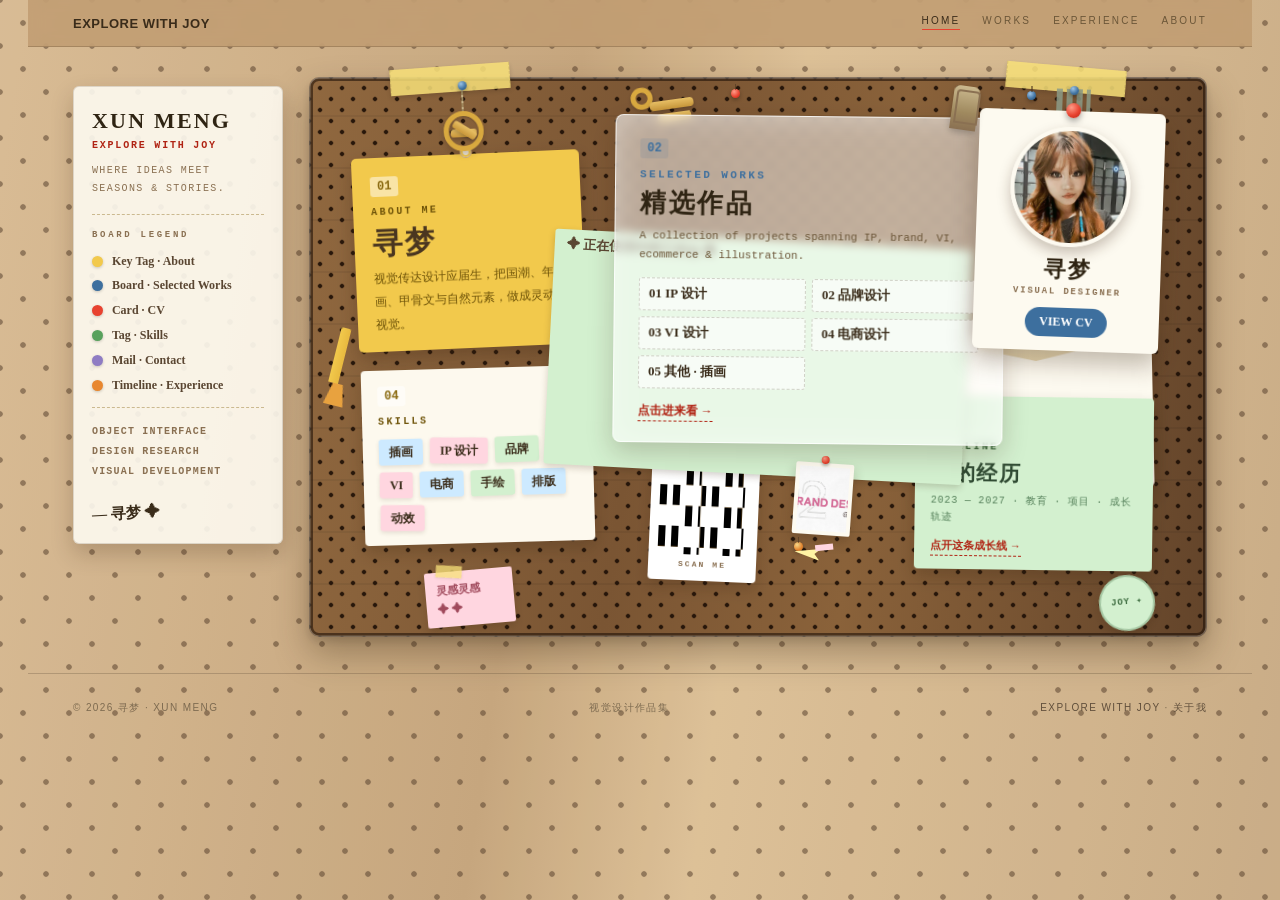
==== commit 2b288190: "update index.html" ====
--- a/index.html
+++ b/index.html
@@ -5,7 +5,7 @@
 <meta name="viewport" content="width=device-width,initial-scale=1">
 <title>寻梦 · 视觉设计作品集 — EXPLORE WITH JOY</title>
 <meta name="description" content="寻梦 · 视觉设计作品集：一块正在使用中的洞洞板工作台——证件是个人简介，展示板是作品，便签是技能，信封是联系方式。">
-<link rel="stylesheet" href="style.css?v=20">
+<link rel="stylesheet" href="style.css?v=21">
 </head>
 <body class="board-page">
 <nav class="site-nav">
--- a/style.css
+++ b/style.css
@@ -490,18 +490,3 @@
   --acc:#e8422f; --accd:#b02313; --accl:#ff9b87;
   --ink:#3a2c1a; --ink2:#4a3620; --ink3:#6b5638;
 }
-
-/* ========== 洞洞板真实质感：真实桦木洞洞板材质背景 ========== */
-body.board-page{
-  background-color:var(--board,#c9a97c);
-  color:var(--ink2,#4a3620);
-  background-image:
-    url("assets/board.webp"),
-    linear-gradient(180deg, var(--tint,rgba(201,169,124,.30)), var(--tint,rgba(201,169,124,.30))),
-    radial-gradient(130% 110% at 16% 0%, rgba(255,255,255,.26), transparent 52%),
-    radial-gradient(120% 110% at 100% 100%, rgba(25,12,4,.30), transparent 60%);
-  background-size:cover,cover,cover,cover;
-  background-position:center,0 0,0 0,0 0;
-  background-attachment:fixed,fixed,fixed,fixed;
-  background-repeat:no-repeat,no-repeat,no-repeat,no-repeat;
-}
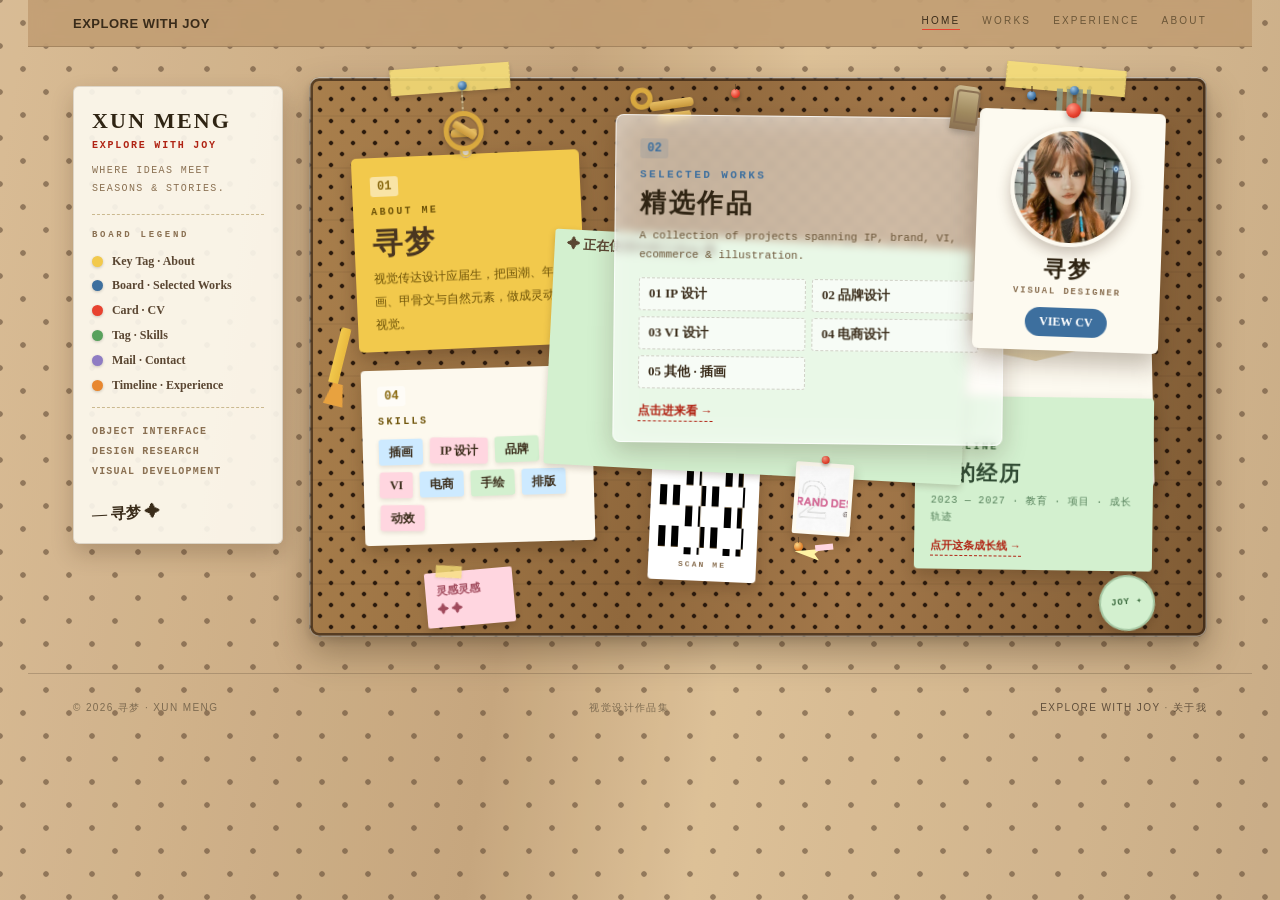
==== commit f85ffe65: "update index.html" ====
--- a/index.html
+++ b/index.html
@@ -5,7 +5,7 @@
 <meta name="viewport" content="width=device-width,initial-scale=1">
 <title>寻梦 · 视觉设计作品集 — EXPLORE WITH JOY</title>
 <meta name="description" content="寻梦 · 视觉设计作品集：一块正在使用中的洞洞板工作台——证件是个人简介，展示板是作品，便签是技能，信封是联系方式。">
-<link rel="stylesheet" href="style.css?v=21">
+<link rel="stylesheet" href="style.css?v=22">
 </head>
 <body class="board-page">
 <nav class="site-nav">
--- a/style.css
+++ b/style.css
@@ -241,15 +241,16 @@
   background:
     radial-gradient(circle at 50% 50%, rgba(28,14,5,.9) 1.5px, rgba(28,14,5,.3) 2.2px, transparent 3px),
     radial-gradient(circle at 50% 50%, rgba(28,14,5,.9) 1.5px, rgba(28,14,5,.3) 2.2px, transparent 3px),
-    repeating-linear-gradient(0deg, rgba(0,0,0,.055) 0 2px, transparent 2px 52px),
-    linear-gradient(98deg, #90683f 0%, #7a5533 38%, #8a623a 62%, #63442a 100%),
-    radial-gradient(120% 92% at 12% 0%, rgba(255,255,255,.30), transparent 46%);
-  background-size:22px 22px,22px 22px,100% 100%,100% 100%,100% 100%;
-  background-position:0 0,11px 11px,0 0,0 0,0 0;
+    repeating-linear-gradient(0deg, rgba(0,0,0,.04) 0 2px, transparent 2px 52px),
+    linear-gradient(98deg, #a97f4c 0%, #90683c 40%, #a27749 62%, #7f5b34 100%),
+    linear-gradient(180deg, rgba(255,255,255,.32) 0%, rgba(255,255,255,.16) 16%, transparent 42%),
+    radial-gradient(130% 95% at 12% 0%, rgba(255,255,255,.42), transparent 50%);
+  background-size:22px 22px,22px 22px,100% 100%,100% 100%,100% 100%,100% 100%;
+  background-position:0 0,11px 11px,0 0,0 0,0 0,0 0;
   box-shadow:
-    inset 0 0 0 1.5px rgba(255,244,224,.30),
+    inset 0 0 0 1.5px rgba(255,250,235,.45),
+    inset 0 1px 0 rgba(255,255,255,.38),
     inset 0 0 0 4px rgba(24,12,4,.55),
-    inset 0 2px 1px rgba(255,255,255,.22),
     0 16px 34px rgba(56,34,14,.34),0 4px 8px rgba(0,0,0,.12)}
 .panel-tape{position:absolute;width:120px;height:26px;top:-11px;background:rgba(247,224,120,.85);box-shadow:0 2px 5px rgba(0,0,0,.14);border-left:1px dashed rgba(120,100,60,.2);border-right:1px dashed rgba(120,100,60,.2)}
 .panel-tape.tl{left:9%;rotate:-4deg}.panel-tape.tr{right:9%;rotate:5deg}
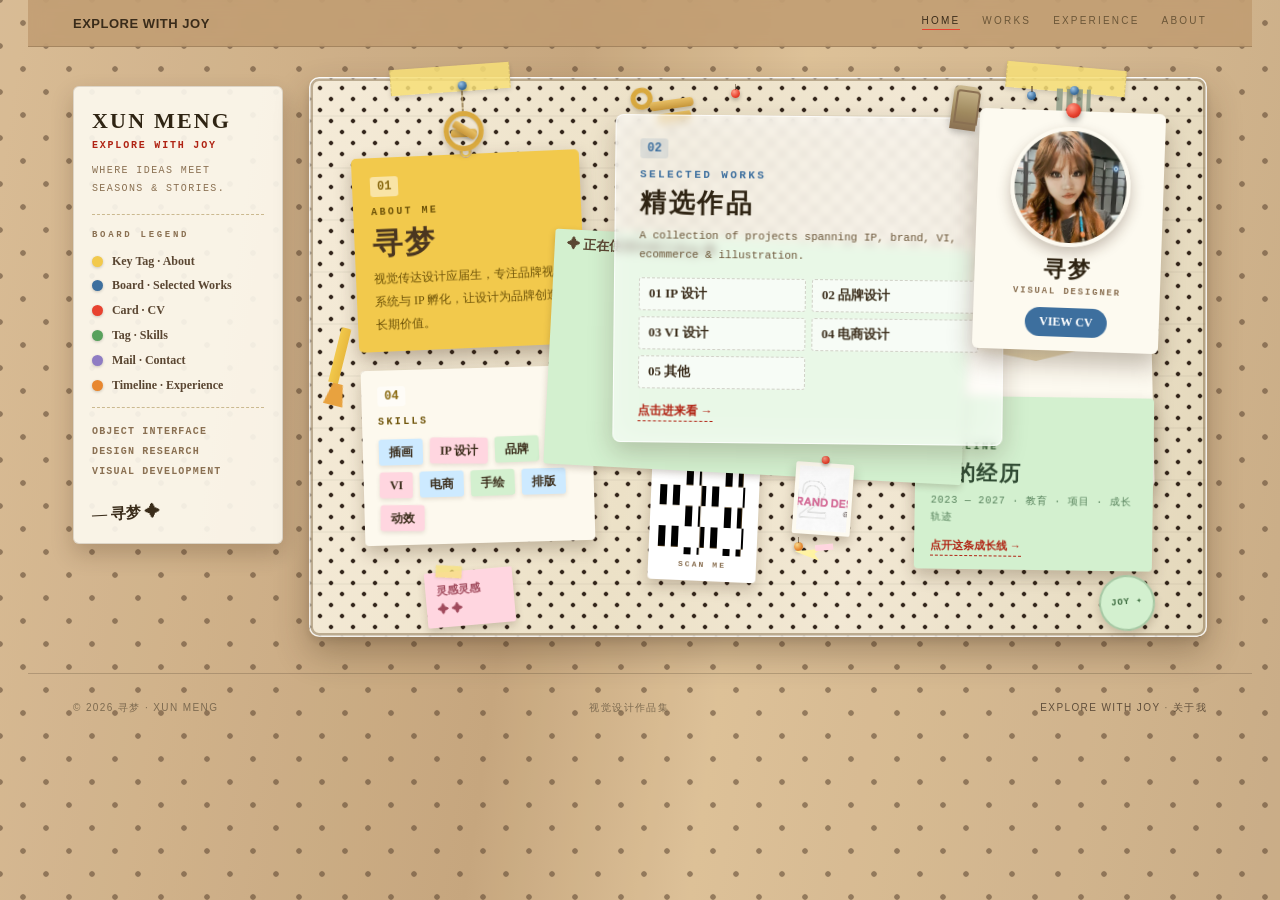
==== commit 8c8f9526: "update index.html" ====
--- a/index.html
+++ b/index.html
@@ -5,7 +5,7 @@
 <meta name="viewport" content="width=device-width,initial-scale=1">
 <title>寻梦 · 视觉设计作品集 — EXPLORE WITH JOY</title>
 <meta name="description" content="寻梦 · 视觉设计作品集：一块正在使用中的洞洞板工作台——证件是个人简介，展示板是作品，便签是技能，信封是联系方式。">
-<link rel="stylesheet" href="style.css?v=22">
+<link rel="stylesheet" href="style.css?v=23">
 </head>
 <body class="board-page">
 <nav class="site-nav">
@@ -52,7 +52,7 @@
         <span class="tag-no">01</span>
         <span class="tag-en">ABOUT ME</span>
         <strong>寻梦</strong>
-        <p>视觉传达设计应届生，把国潮、年画、甲骨文与自然元素，做成灵动的视觉。</p>
+        <p>视觉传达设计应届生，专注品牌视觉系统与 IP 孵化，让设计为品牌创造长期价值。</p>
       </div>
     </div>
 
@@ -67,7 +67,7 @@
         <li>02 品牌设计</li>
         <li>03 VI 设计</li>
         <li>04 电商设计</li>
-        <li>05 其他 · 插画</li>
+        <li>05 其他</li>
       </ul>
       <span class="acry-go">点击进来看 →</span>
     </a>
--- a/style.css
+++ b/style.css
@@ -241,17 +241,17 @@
   background:
     radial-gradient(circle at 50% 50%, rgba(28,14,5,.9) 1.5px, rgba(28,14,5,.3) 2.2px, transparent 3px),
     radial-gradient(circle at 50% 50%, rgba(28,14,5,.9) 1.5px, rgba(28,14,5,.3) 2.2px, transparent 3px),
-    repeating-linear-gradient(0deg, rgba(0,0,0,.04) 0 2px, transparent 2px 52px),
-    linear-gradient(98deg, #a97f4c 0%, #90683c 40%, #a27749 62%, #7f5b34 100%),
-    linear-gradient(180deg, rgba(255,255,255,.32) 0%, rgba(255,255,255,.16) 16%, transparent 42%),
-    radial-gradient(130% 95% at 12% 0%, rgba(255,255,255,.42), transparent 50%);
+    repeating-linear-gradient(0deg, rgba(0,0,0,.03) 0 2px, transparent 2px 52px),
+    linear-gradient(98deg, #f5ebd8 0%, #ece1c7 38%, #f2e8d4 62%, #e4d8bb 100%),
+    linear-gradient(180deg, rgba(255,255,255,.55) 0%, rgba(255,255,255,.22) 18%, transparent 45%),
+    radial-gradient(130% 95% at 12% 0%, rgba(255,255,255,.65), transparent 52%);
   background-size:22px 22px,22px 22px,100% 100%,100% 100%,100% 100%,100% 100%;
   background-position:0 0,11px 11px,0 0,0 0,0 0,0 0;
   box-shadow:
-    inset 0 0 0 1.5px rgba(255,250,235,.45),
-    inset 0 1px 0 rgba(255,255,255,.38),
-    inset 0 0 0 4px rgba(24,12,4,.55),
-    0 16px 34px rgba(56,34,14,.34),0 4px 8px rgba(0,0,0,.12)}
+    inset 0 0 0 1.5px rgba(255,255,255,.85),
+    inset 0 1px 0 rgba(255,255,255,.7),
+    inset 0 0 0 4px rgba(120,96,60,.45),
+    0 16px 34px rgba(56,34,14,.30),0 4px 8px rgba(0,0,0,.10)}
 .panel-tape{position:absolute;width:120px;height:26px;top:-11px;background:rgba(247,224,120,.85);box-shadow:0 2px 5px rgba(0,0,0,.14);border-left:1px dashed rgba(120,100,60,.2);border-right:1px dashed rgba(120,100,60,.2)}
 .panel-tape.tl{left:9%;rotate:-4deg}.panel-tape.tr{right:9%;rotate:5deg}
 
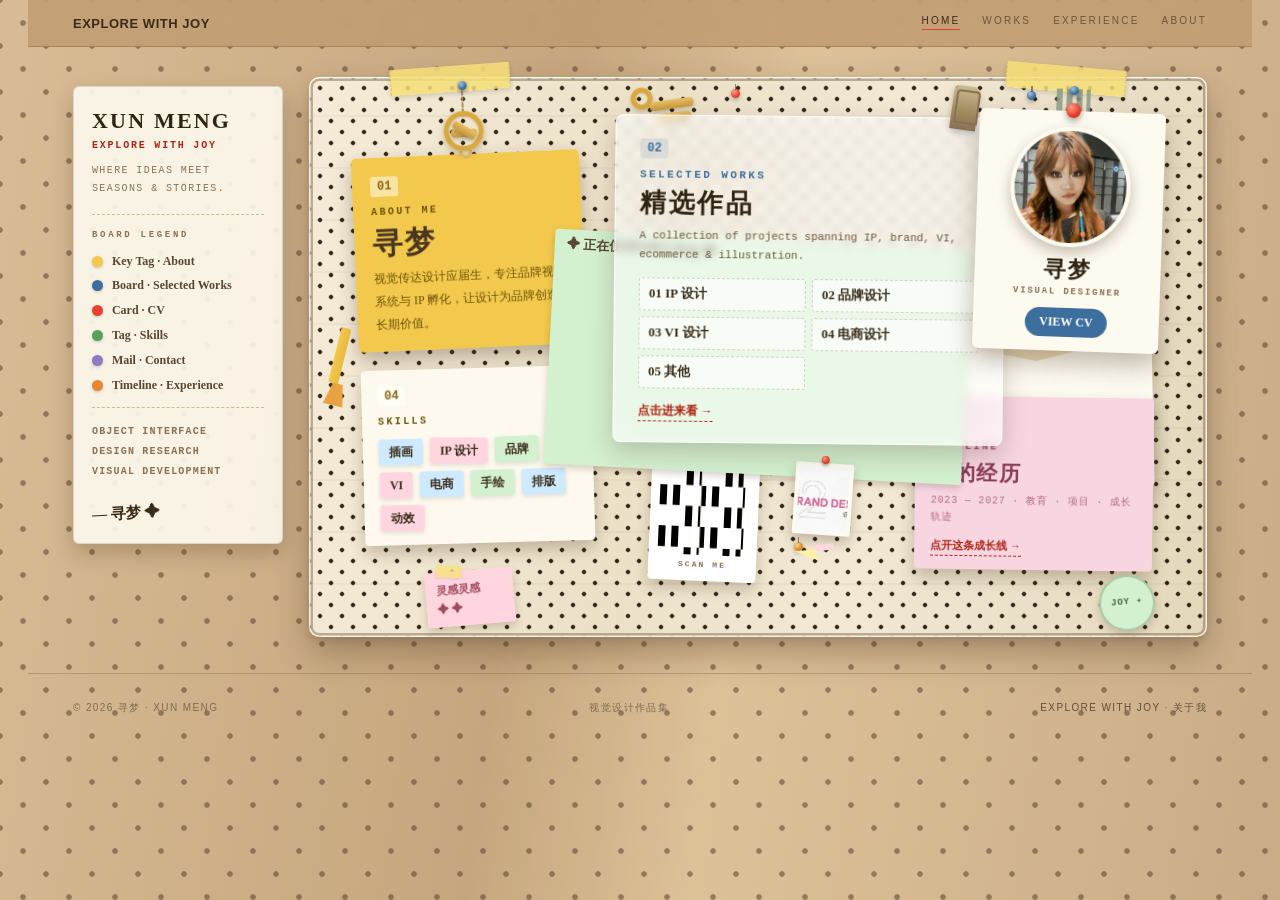
==== commit 331c8add: "update index.html" ====
--- a/index.html
+++ b/index.html
@@ -132,50 +132,6 @@
   <span><a href="works.html">EXPLORE WITH JOY</a> · <a href="about.html">关于我</a></span>
 </footer>
 
-<script src="assets/site.js?v=4"></script>
-<script>
-/* 洞洞板卡片：点一下浮到最前面（其他卡片拨开），再点一下打开 */
-(function () {
-  var cards = Array.prototype.slice.call(document.querySelectorAll(".obj.clickable"));
-  if (!cards.length) return;
-  var ROT = { "key-tag": "-2.5deg", "acrylic": ".6deg", "home-card": "2deg", "skill-tags": "-1.6deg", "mail-env": "-1.2deg", "exp-timeline": ".8deg" };
-  var PUSH = { "key-tag": [-38, -34, 1.15], "acrylic": [-46, -26, 1.08], "home-card": [40, -26, 1.15], "skill-tags": [-32, 36, 1.15], "mail-env": [38, 34, 1.15], "exp-timeline": [30, 42, 1.15] };
-  function keyOf(o) {
-    for (var k in PUSH) if (o.classList.contains(k)) return k;
-    return null;
-  }
-  function setState(o, state) {
-    var k = keyOf(o), p = PUSH[k], r = ROT[k];
-    o.style.animation = "none";
-    o.style.transition = "transform .55s cubic-bezier(.22,1,.36,1),opacity .45s,filter .45s,box-shadow .45s";
-    if (state === "front") {
-      o.style.transform = "translate(0,-18px) scale(" + p[2] + ") rotate(0deg)";
-      o.style.zIndex = "30"; o.style.opacity = "1"; o.style.filter = "none";
-      o.style.boxShadow = "0 24px 46px rgba(56,34,14,.42)";
-    } else if (state === "dim") {
-      o.style.transform = "translate(" + p[0] + "px," + p[1] + "px) scale(0.84) rotate(" + r + ")";
-      o.style.zIndex = "1"; o.style.opacity = "0.5"; o.style.filter = "blur(1.5px) saturate(0.8)";
-      o.style.boxShadow = "";
-    } else {
-      o.style.transform = ""; o.style.zIndex = ""; o.style.opacity = ""; o.style.filter = ""; o.style.boxShadow = "";
-    }
-  }
-  function resetAll() { cards.forEach(function (x) { x.classList.remove("front", "dim"); setState(x, "reset"); }); }
-  cards.forEach(function (c) {
-    c.addEventListener("click", function (e) {
-      e.preventDefault();
-      if (c.classList.contains("front")) {
-        var href = c.dataset.href;
-        if (href) { window.location.href = href; return; }
-      }
-      cards.forEach(function (x) { x.classList.remove("front", "dim"); x.classList.add("dim"); setState(x, "dim"); });
-      c.classList.remove("dim"); c.classList.add("front"); setState(c, "front");
-    });
-  });
-  document.addEventListener("click", function (e) {
-    if (!e.target.closest(".obj.clickable")) resetAll();
-  });
-})();
-</script>
+<script src="assets/site.js?v=5"></script>
 </body>
 </html>
--- a/style.css
+++ b/style.css
@@ -350,11 +350,11 @@
 .exp-note a{color:var(--accd,#b02313);text-decoration:none;border-bottom:1.5px dashed var(--accd,#b02313)}
 
 /* ===== 首页第 6 张卡片 · 经历时间线便签 ===== */
-.exp-timeline{right:6%;bottom:12%;width:238px;background:#d3f0cf;border-radius:4px;box-shadow:0 8px 16px rgba(56,34,14,.24);padding:14px 16px 13px;animation-delay:.7s;--r:.8deg;--dx:30px;--dy:42px}
-.exp-timeline .tag-no{background:rgba(88,161,92,.18);color:#3c6b3f}
-.exp-timeline .tag-en{color:#3c6b3f}
-.exp-tl-name{display:block;font:700 21px/1.3 楷体,KaiTi,STKaiti;color:#2f4a32;letter-spacing:.08em;margin:2px 0 5px}
-.exp-tl-sub{display:block;margin:0 0 9px;font:10px/1.7 'Courier New',monospace;color:#55805a;letter-spacing:.08em}
+.exp-timeline{right:6%;bottom:12%;width:238px;background:#f7d6e2;border-radius:4px;box-shadow:0 8px 16px rgba(56,34,14,.24);padding:14px 16px 13px;animation-delay:.7s;--r:.8deg;--dx:30px;--dy:42px}
+.exp-timeline .tag-no{background:rgba(168,74,106,.16);color:#a84a6a}
+.exp-timeline .tag-en{color:#a84a6a}
+.exp-tl-name{display:block;font:700 21px/1.3 楷体,KaiTi,STKaiti;color:#8a3a55;letter-spacing:.08em;margin:2px 0 5px}
+.exp-tl-sub{display:block;margin:0 0 9px;font:10px/1.7 'Courier New',monospace;color:#b26a85;letter-spacing:.08em}
 .exp-tl-go{display:inline-block;font:700 11px/1.6 楷体,KaiTi,STKaiti;color:var(--accd,#b02313);border-bottom:1.5px dashed var(--accd,#b02313)}
 
 /* ===== 洞洞板装饰组（纯装饰，不参与点击） ===== */
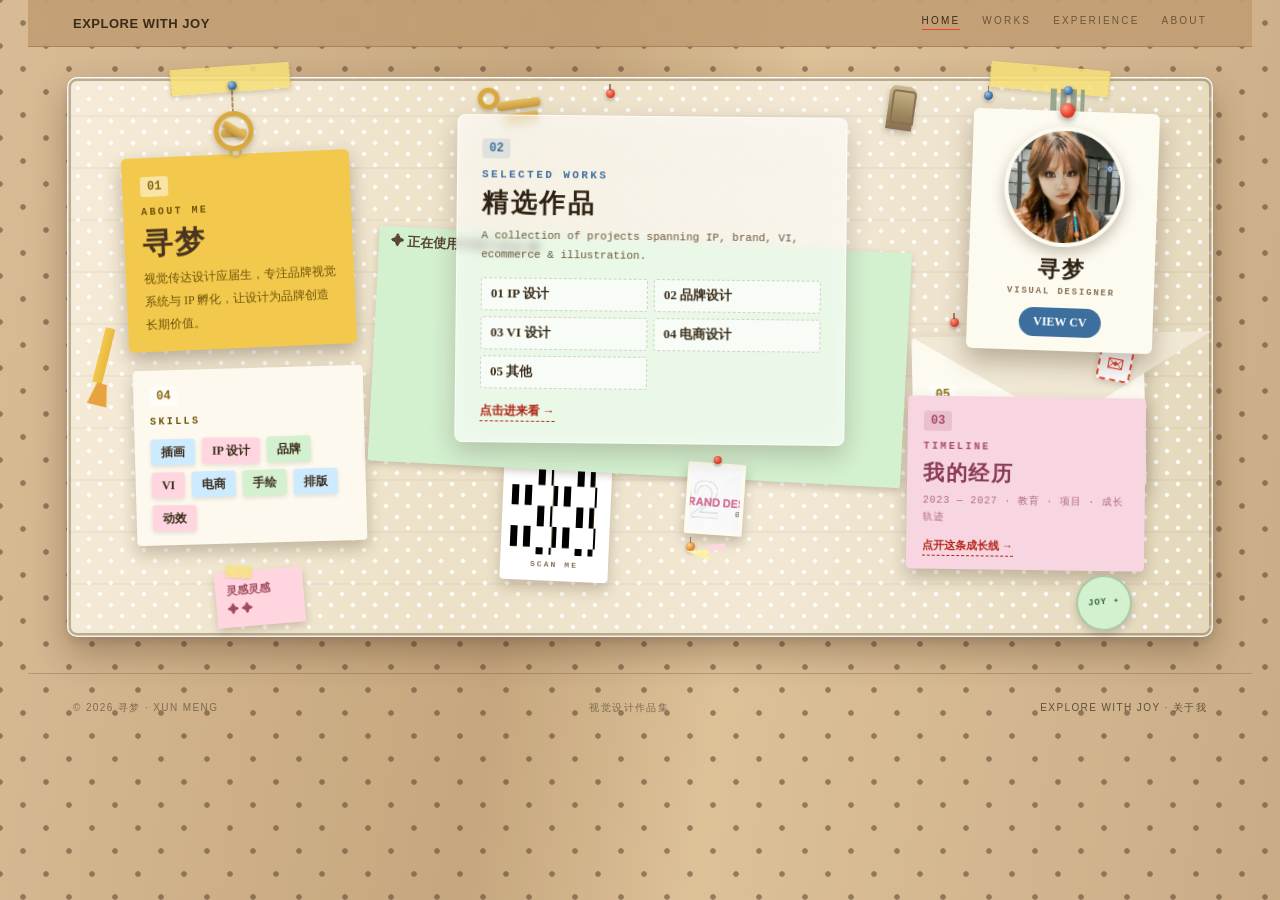
==== commit 291db434: "update index.html" ====
--- a/index.html
+++ b/index.html
@@ -1,11 +1,11 @@
-<!doctype html>
+﻿<!doctype html>
 <html lang="zh-CN">
 <head>
 <meta charset="utf-8">
 <meta name="viewport" content="width=device-width,initial-scale=1">
 <title>寻梦 · 视觉设计作品集 — EXPLORE WITH JOY</title>
 <meta name="description" content="寻梦 · 视觉设计作品集：一块正在使用中的洞洞板工作台——证件是个人简介，展示板是作品，便签是技能，信封是联系方式。">
-<link rel="stylesheet" href="style.css?v=23">
+<link rel="stylesheet" href="style.css?v=33">
 </head>
 <body class="board-page">
 <nav class="site-nav">
--- a/style.css
+++ b/style.css
@@ -40,7 +40,7 @@
 .site-links a{font:10px/1 Arial,sans-serif;letter-spacing:.22em;color:#5a6a60;text-decoration:none;padding-bottom:3px;border-bottom:1px solid transparent}
 .site-links a:hover{color:#23352d}
 .site-links a.on{color:#17201e;border-bottom-color:#d8f36a}
-.page-main{width:100%;margin:0 auto;padding:64px 3.5vw 40px;max-width:1500px}
+.page-main{width:100%;margin:0 auto;padding:48px 2.5vw 40px;max-width:1780px}
 .page-eyebrow{margin-bottom:26px}
 .page-title{font-size:clamp(38px,6.5vw,84px);letter-spacing:-.05em;line-height:1.05;color:#17201e;margin:0 0 8px}
 .title-slash{color:#7a8a7d;font-weight:400;margin:0 .18em}
@@ -53,6 +53,19 @@
 .cat-en{font:8px/1 Arial,sans-serif;letter-spacing:.18em;color:#7a8a7d}
 .cat-tab.on .cat-en{color:#a9bba8}
 .gallery-wrap{min-height:40vh}
+.works-intro{
+  max-width:720px;
+  margin:0 auto 28px;
+  padding:18px 22px;
+  background:rgba(253,250,240,.85);
+  border-left:3px solid var(--acc,#e8422f);
+  border-radius:3px;
+  font-size:14.5px;
+  line-height:1.9;
+  color:#5a4a35;
+  box-shadow:0 4px 12px rgba(56,34,14,.12);
+  rotate:-0.4deg;
+}
 .cat-desc{font-size:14px;line-height:1.95;color:#43534d;max-width:920px;margin:0 0 30px}
 .cat-tag{display:block;font:700 12px/1.5 Arial,sans-serif;letter-spacing:.18em;color:#17201e;margin-bottom:10px}
 .gallery{display:grid;grid-template-columns:repeat(auto-fill,minmax(280px,1fr));gap:18px}
@@ -148,7 +161,37 @@
 @media(max-width:700px){body.board-page{background-size:38px 38px,38px 38px,cover;background-position:0 0,19px 19px,0 0}.tape-title{padding:14px 22px 15px;rotate:-2deg}.tape{width:70px;height:20px;top:-9px}.cat-tabs{gap:9px}.cat-tab{padding:8px 15px;font-size:13px}.gallery{grid-template-columns:repeat(auto-fill,minmax(148px,1fr));gap:18px 12px}.work-card{padding:7px 7px 4px}.work-card figcaption{font-size:11.5px}.note-yellow{display:none}.pin-paper{display:none}.photo-snap{display:none}}
 
 /* ========== v3 关于页：证件卡 / 便签 / 名片 ========== */
+
+/* ===== 大信封：初始盖住整个洞洞板，点击拆开 ===== */
+.big-env{position:absolute;inset:0;z-index:50;background:#fdfaf0;border-radius:6px;box-shadow:0 12px 30px rgba(56,34,14,.3);cursor:pointer;transition:opacity .6s ease, transform .7s cubic-bezier(.22,1,.36,1), visibility .6s}
+.big-flap{position:absolute;top:0;left:0;width:100%;height:0;border-left:220px solid transparent;border-right:220px solid transparent;border-top:160px solid #f0e8d4;transform-origin:top center;z-index:2}
+.big-body{position:absolute;top:50%;left:0;right:0;transform:translateY(-50%);text-align:center;z-index:1}
+.big-to{font:700 26px/1.6 楷体,KaiTi,STKaiti;color:#5a4632;letter-spacing:.15em}
+.big-sub{font:11px/1.6 'Courier New',monospace;color:#9a8060;letter-spacing:.3em;margin-top:6px}
+.big-hint{margin-top:24px;font:700 14px/1.6 楷体,KaiTi,STKaiti;color:#e8422f;letter-spacing:.25em;animation:envPulse 2s ease-in-out infinite}
+.big-seal{position:absolute;bottom:-18px;left:50%;margin-left:-22px;width:44px;height:44px;border-radius:50%;background:radial-gradient(circle at 35% 30%,#ffb39b,#e8422f 60%,#b02313);box-shadow:0 4px 10px rgba(180,30,19,.4);z-index:3}
+#aboutBoard.open .big-env{opacity:0;transform:translateY(-105%) rotate(-5deg);visibility:hidden}
+/* 内容初始藏起，拆开后散开 */
+#aboutBoard .id-card, #aboutBoard .about-notes{opacity:0;transform:translateY(40px) scale(.85);transition:opacity .6s ease, transform .7s cubic-bezier(.22,1,.36,1)}
+#aboutBoard.open .id-card{opacity:1;transform:none;transition-delay:.25s}
+#aboutBoard.open .about-notes{opacity:1;transform:none;transition-delay:.45s}
 .about-board{display:grid;grid-template-columns:1.5fr 1.15fr;gap:52px;margin-top:44px;align-items:start}
+
+/* ===== 信封拆信交互 ===== */
+#id-card{position:relative;overflow:visible;transition:min-height .6s cubic-bezier(.22,1,.36,1)}
+.env{position:relative;width:100%;height:240px;background:#fdfaf0;border-radius:4px;box-shadow:0 8px 20px rgba(56,34,14,.22);cursor:pointer;transition:opacity .5s ease, transform .6s cubic-bezier(.22,1,.36,1), visibility .5s}
+.env-flap{position:absolute;top:0;left:0;width:100%;height:0;border-left:150px solid transparent;border-right:150px solid transparent;border-top:90px solid #f0e8d4;transform-origin:top center;transition:transform .6s cubic-bezier(.22,1,.36,1);z-index:2}
+.env-stamp{position:absolute;top:14px;right:14px;width:52px;height:64px;background:#fff;padding:3px;border-radius:2px;box-shadow:0 2px 6px rgba(0,0,0,.15);z-index:3;overflow:hidden;transform:rotate(3deg)}
+.env-stamp img{width:100%;height:100%;object-fit:cover;border-radius:1px}
+.env-front{position:absolute;top:120px;left:0;right:0;text-align:center;z-index:1}
+.env-to{display:block;font:700 22px/1.4 楷体,KaiTi,STKaiti;color:#5a4632;letter-spacing:.12em}
+.env-role{display:block;font:12px/1.6 'Courier New',monospace;color:#9a8060;letter-spacing:.3em;margin-top:4px}
+.env-hint{display:block;margin-top:18px;font:700 13px/1.6 楷体,KaiTi,STKaiti;color:#e8422f;letter-spacing:.2em;animation:envPulse 2s ease-in-out infinite}
+@keyframes envPulse{0%,100%{opacity:.6}50%{opacity:1}}
+.env-seal{position:absolute;bottom:-14px;left:50%;margin-left:-16px;width:32px;height:32px;border-radius:50%;background:radial-gradient(circle at 35% 30%,#ffb39b,#e8422f 60%,#b02313);box-shadow:0 3px 8px rgba(180,30,19,.4);z-index:4}
+.paper{opacity:0;transform:translateY(30px);transition:opacity .5s ease .3s, transform .6s cubic-bezier(.22,1,.36,1) .3s;pointer-events:none}
+#id-card.open .env{opacity:0;transform:translateY(-110%) rotate(-4deg);visibility:hidden}
+#id-card.open .paper{opacity:1;transform:translateY(0);pointer-events:auto}
 .id-card{position:relative;background:#fdfaf0;border-radius:6px;box-shadow:0 14px 30px rgba(56,34,14,.3),0 3px 6px rgba(0,0,0,.16);padding:36px 36px 30px;rotate:-.8deg;animation:pin-in .6s cubic-bezier(.22,1,.36,1) both}
 .id-card::before{content:"";position:absolute;top:-10px;left:50%;margin-left:-8px;width:17px;height:17px;border-radius:50%;background:radial-gradient(circle at 35% 30%,var(--accl,#ff9b87),var(--acc,#e8422f) 55%,var(--accd,#b02313));box-shadow:0 3px 7px rgba(0,0,0,.38);z-index:2}
 .id-avatar{display:block;position:relative;width:150px;height:150px;margin:0 auto 24px;text-decoration:none;border-radius:50%;animation:pin-in .6s cubic-bezier(.22,1,.36,1) both}
@@ -169,9 +212,9 @@
 .id-meta dd{color:var(--ink2,#4a3620);margin:0}
 .id-bio{font-size:13.5px;line-height:2;color:#5a4632;margin:0;border-top:1px dashed #cbb98f;padding-top:16px}
 .about-notes{display:flex;flex-wrap:wrap;gap:14px;position:relative}
-.note{background:#fff3a3;padding:9px 14px;border-radius:2px;box-shadow:0 4px 9px rgba(56,34,14,.2);font:700 13px/1.5 楷体,KaiTi,STKaiti;color:#5a4632;rotate:var(--nr,0deg)}
-.note small{color:#8a7052;font-size:10px;letter-spacing:.1em}
-.s1{--nr:-2deg;background:#fff3a3}.s2{--nr:1.8deg;background:#ffd6e0}.s3{--nr:-1.6deg;background:#cdeaff}.s4{--nr:2.2deg;background:#d3f0cf}.s5{--nr:-2.3deg;background:#e6d9ff}
+.note{background:#fff3a3;padding:14px 20px;border-radius:2px;box-shadow:0 4px 9px rgba(56,34,14,.2);font:700 15px/1.5 楷体,KaiTi,STKaiti;color:#5a4632;rotate:var(--nr,0deg)}
+.note small{color:#8a7052;font-size:11px;letter-spacing:.08em}
+.s1{--nr:-2deg;background:#fff3a3}.s2{--nr:1.8deg;background:#ffd6e0}.s3{--nr:-1.6deg;background:#cdeaff}.s4{--nr:2.2deg;background:#d3f0cf}.s5{--nr:-2.3deg;background:#e6d9ff}.s6{--nr:1.5deg;background:#ffe4c4}.s7{--nr:-2deg;background:#e0f0d8}.s8{--nr:2deg;background:#ffd9e6}
 .n1{--nr:3deg;background:#fff3a3;padding:14px 18px;align-self:start}
 .n2{--nr:-3deg;background:#ffd6e0;padding:14px 18px;align-self:end}
 .business-card{width:min(100%,260px);background:#23352d;color:#f3ead6;border-radius:6px;padding:24px 22px;box-shadow:0 10px 20px rgba(56,34,14,.3);rotate:1.5deg;position:relative;overflow:hidden}
@@ -222,8 +265,8 @@
 @media(max-width:700px){.sea-main{padding:26px 5vw 8px}.sea-title{font-size:11vw}.sea-sub{letter-spacing:.16em;font-size:8px}.sea-hint{font-size:12px}.sea-fish img{height:calc(var(--h,150px)*0.72)}.bubble{width:82px;height:82px}.bubble::after{display:none}}
 
 /* ========== v5 首页：洞洞板工作台欢迎页 ========== */
-.home-wrap{position:relative;z-index:2;display:grid;grid-template-columns:210px 1fr;gap:26px;max-width:1240px;margin:0 auto;padding:30px 3.5vw 36px;align-items:start}
-.board-side{position:sticky;top:86px;background:rgba(253,250,240,.9);border-radius:6px;box-shadow:0 10px 22px rgba(56,34,14,.22);padding:22px 18px;border:1px solid rgba(74,54,32,.16)}
+.home-wrap{position:relative;z-index:2;display:grid;grid-template-columns:1fr;max-width:1680px;margin:0 auto;padding:30px 3vw 36px;align-items:start}
+.board-side{display:none!important}
 .side-brand{display:flex;flex-direction:column;gap:5px;padding-bottom:16px;border-bottom:1px dashed #cbb98f}
 .side-name{font:700 22px/1.1 楷体,KaiTi,STKaiti;color:#2f2413;letter-spacing:.1em}
 .side-tag{font:700 10px/1.5 'Courier New',monospace;color:var(--accd,#b02313);letter-spacing:.18em}
@@ -239,8 +282,8 @@
 
 .board-panel{position:relative;border-radius:10px;padding:28px 26px 22px;min-height:560px;
   background:
-    radial-gradient(circle at 50% 50%, rgba(28,14,5,.9) 1.5px, rgba(28,14,5,.3) 2.2px, transparent 3px),
-    radial-gradient(circle at 50% 50%, rgba(28,14,5,.9) 1.5px, rgba(28,14,5,.3) 2.2px, transparent 3px),
+    radial-gradient(circle at 50% 50%, rgba(255,255,255,.9) 1.5px, rgba(255,255,255,.28) 2.2px, transparent 3px),
+    radial-gradient(circle at 50% 50%, rgba(255,255,255,.9) 1.5px, rgba(255,255,255,.28) 2.2px, transparent 3px),
     repeating-linear-gradient(0deg, rgba(0,0,0,.03) 0 2px, transparent 2px 52px),
     linear-gradient(98deg, #f5ebd8 0%, #ece1c7 38%, #f2e8d4 62%, #e4d8bb 100%),
     linear-gradient(180deg, rgba(255,255,255,.55) 0%, rgba(255,255,255,.22) 18%, transparent 45%),
@@ -341,6 +384,8 @@
 .exp-card::before{content:"";position:absolute;top:-8px;left:50%;margin-left:-5px;width:10px;height:10px;border-radius:50%;background:#efe9da;border:1.5px solid var(--board,#c9a97c);box-shadow:inset 0 0 0 2px #fdfaf0}
 .exp-card h3{margin:0 0 6px;font:700 16px/1.4 楷体,KaiTi,STKaiti;color:var(--ink,#3a2c1a);letter-spacing:.05em}
 .exp-card p{margin:0;font:12px/1.9 楷体,KaiTi,STKaiti;color:var(--ink3,#6b5638)}
+
+.exp-tag.c1{background:#e8422f}.exp-tag.c2{background:#f08a3c}.exp-tag.c3{background:#8b5a2b}.exp-tag.c4{background:#e8789c}.exp-tag.c5{background:#9b7ede}.exp-tag.c6{background:#4cb8a0}.exp-tag.c7{background:#5a9fd8}.exp-tag.c8{background:#58a15c}.exp-tag.c9{background:#c9a227}.exp-tag.c10{background:#d6487e}.exp-tag.c11{background:#3a6ea5}.exp-tag.c12{background:#7a7a7a}
 .exp-card .exp-tag{display:inline-block;font:700 9px/1.5 'Courier New',monospace;color:#fff;background:#58a15c;padding:2px 8px;border-radius:999px;letter-spacing:.08em;margin-bottom:7px}
 .exp-item:nth-child(odd) .exp-card{rotate:-.6deg}
 .exp-item:nth-child(even) .exp-card{rotate:.7deg}
@@ -411,7 +456,7 @@
 
 /* ===== 大屏放大（>=1440px）：洞洞板更占屏、更显眼 ===== */
 @media(min-width:1440px){
-  .home-wrap{grid-template-columns:252px 1fr;gap:32px;max-width:min(1680px,96vw);padding:36px 2.5vw 44px}
+  .home-wrap{grid-template-columns:1fr;max-width:min(1780px,97vw);padding:30px 2vw 44px}
   .board-side{padding:26px 22px}
   .side-name{font-size:26px}
   .side-tag{font-size:11px}
@@ -491,3 +536,35 @@
   --acc:#e8422f; --accd:#b02313; --accl:#ff9b87;
   --ink:#3a2c1a; --ink2:#4a3620; --ink3:#6b5638;
 }
+
+
+/* ===== About 页：可层叠便签墙 + 钥匙扣 / 明信片装饰 ===== */
+.about-board{position:relative}
+.about-notes{position:relative;display:block;width:100%;height:620px}
+.about-notes .note,.about-notes .business-card{position:absolute;margin:0;cursor:pointer}
+.about-notes .note.s1{left:2%;top:2%}
+.about-notes .note.s2{left:36%;top:1%}
+.about-notes .note.s3{left:64%;top:4%}
+.about-notes .note.s4{left:10%;top:15%}
+.about-notes .note.s5{left:58%;top:15%}
+.about-notes .note.s6{left:30%;top:30%}
+.about-notes .note.s7{left:66%;top:32%}
+.about-notes .note.s8{left:6%;top:44%}
+.about-notes .note.n1{left:44%;top:28%;width:120px}
+.about-notes .business-card{left:46%;top:46%}
+.about-notes .note.n2{left:4%;top:48%;max-width:170px}
+.about-notes .note.n3{left:26%;top:72%;max-width:250px}
+/* 明信片 */
+.deco-postcard{position:absolute;left:65%;top:78%;width:200px;height:140px;background:#fdfaf0;padding:9px 9px 26px;border-radius:2px;box-shadow:0 9px 18px rgba(56,34,14,.30);rotate:-3.5deg;z-index:1}
+.deco-postcard img{display:block;width:100%;height:100%;object-fit:cover;filter:saturate(.92)}
+.deco-postcard .dp-pin{position:absolute;top:-9px;left:50%;margin-left:-5px;width:10px;height:10px;border-radius:50%;background:radial-gradient(circle at 35% 30%,var(--accl,#ffb39b),var(--acc,#e8422f) 60%,var(--accd,#b02313));box-shadow:0 2px 3px rgba(0,0,0,.3)}
+.deco-postcard::after{content:"☆  XUN MENG ☆";position:absolute;left:0;right:0;bottom:3px;text-align:center;font:700 11px/1.6 'Courier New',monospace;color:#8a6a10;letter-spacing:.18em}
+/* 关于页钥匙串位置 */
+.about-notes .deco-keys{left:76%;top:30%;transform:scale(1.7);transform-origin:top left}
+@media(max-width:900px){
+  .about-notes{height:680px}
+  .about-notes .business-card{left:24%;top:44%}
+  .about-notes .note.n2{left:4%;top:46%}
+  .about-notes .note.n3{left:16%;top:70%}
+  .deco-postcard{left:20%;top:70%}
+}
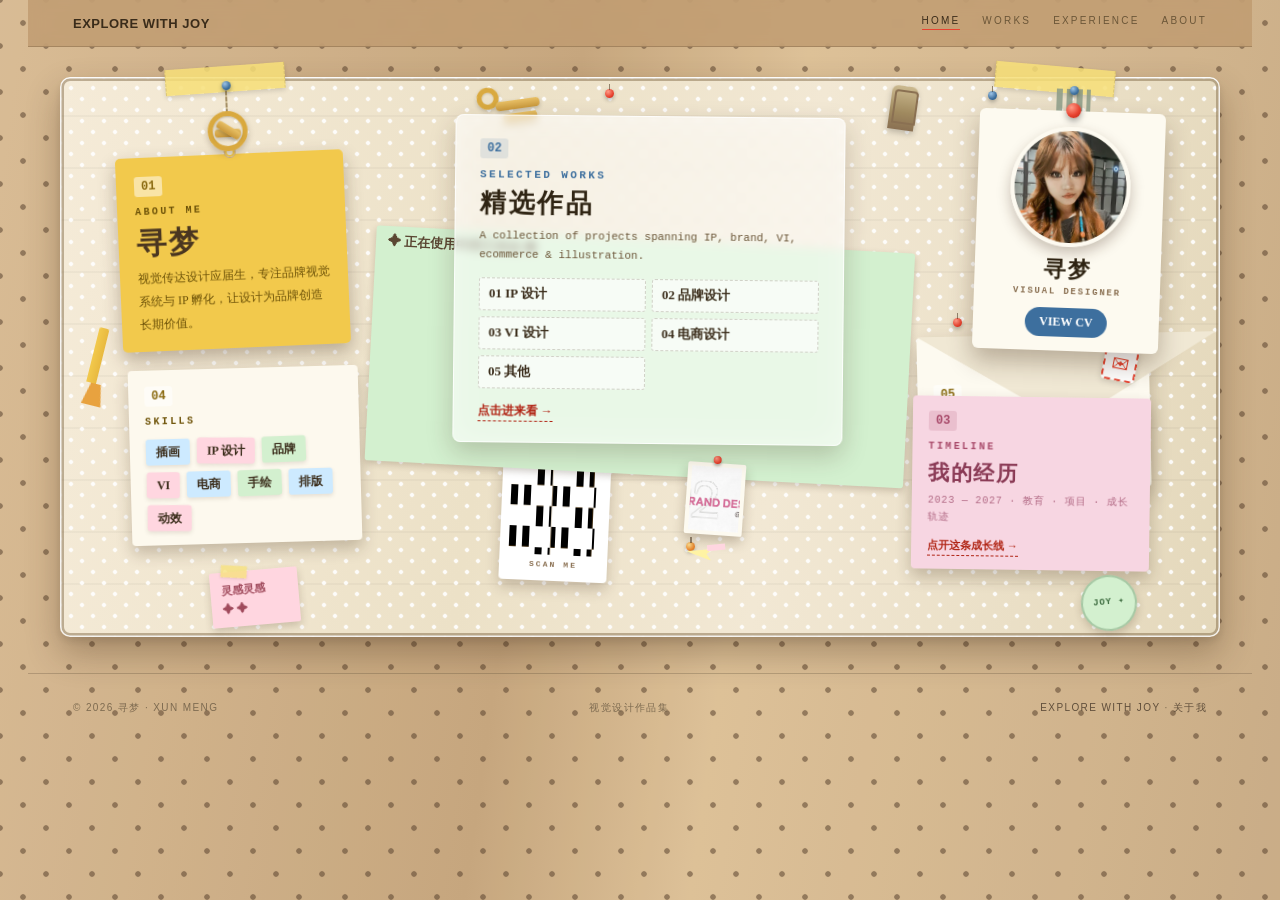
==== commit 36a5c679: "update index.html" ====
--- a/index.html
+++ b/index.html
@@ -5,7 +5,8 @@
 <meta name="viewport" content="width=device-width,initial-scale=1">
 <title>寻梦 · 视觉设计作品集 — EXPLORE WITH JOY</title>
 <meta name="description" content="寻梦 · 视觉设计作品集：一块正在使用中的洞洞板工作台——证件是个人简介，展示板是作品，便签是技能，信封是联系方式。">
-<link rel="stylesheet" href="style.css?v=33">
+<link rel="stylesheet" href="style.css?v=33">
+<link rel="stylesheet" href="patch.css">
 </head>
 <body class="board-page">
 <nav class="site-nav">
--- a/patch.css
+++ b/patch.css
@@ -0,0 +1,5 @@
+
+/* ===== 强制：隐藏左侧栏，洞洞板占满 ===== */
+.board-side{display:none!important}
+.home-wrap{grid-template-columns:1fr!important;max-width:1680px!important;padding:30px 2.5vw 36px!important}
+.page-main{max-width:1780px!important;padding:48px 2.5vw 40px!important}
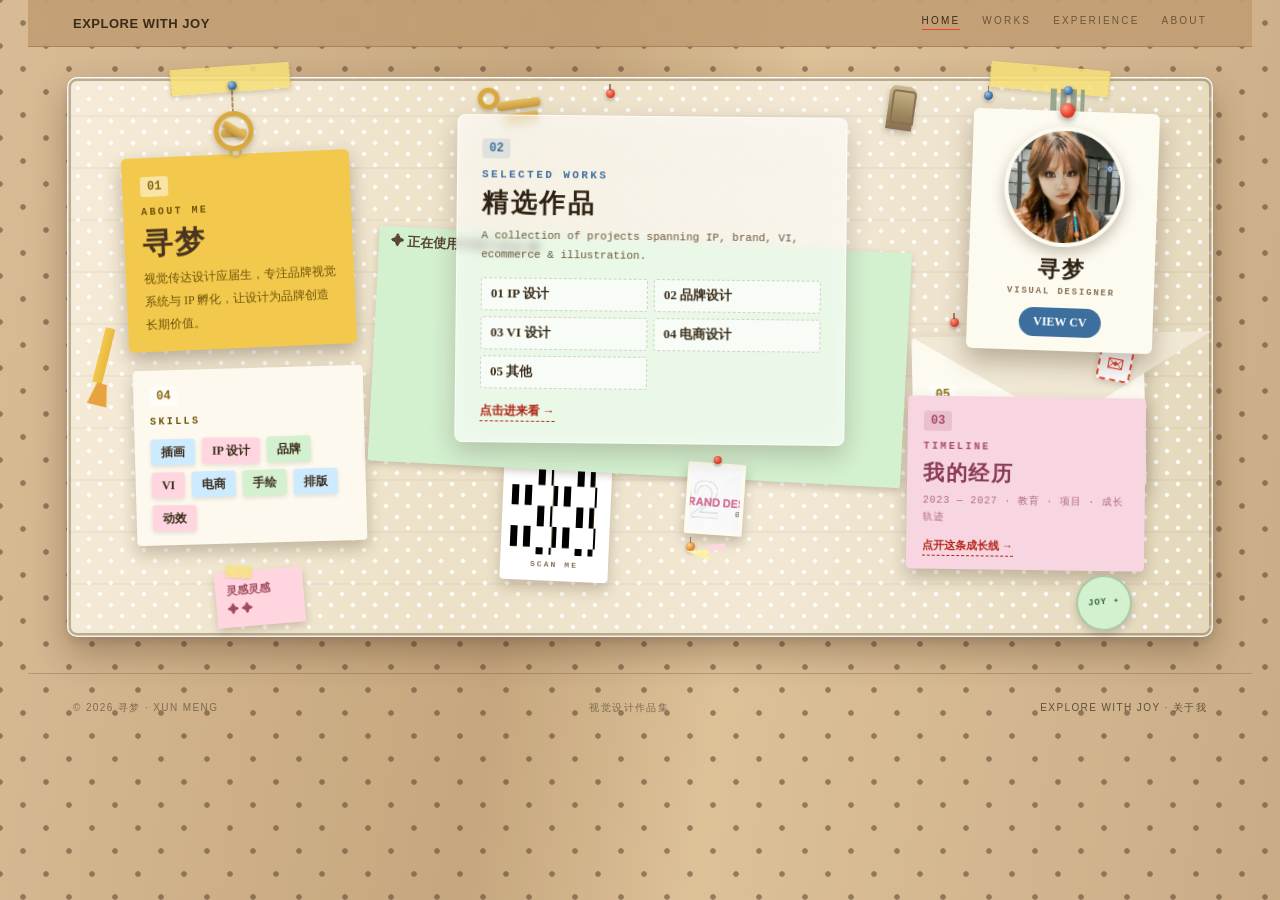
==== commit 539f6e1b: "update index.html" ====
--- a/index.html
+++ b/index.html
@@ -5,8 +5,7 @@
 <meta name="viewport" content="width=device-width,initial-scale=1">
 <title>寻梦 · 视觉设计作品集 — EXPLORE WITH JOY</title>
 <meta name="description" content="寻梦 · 视觉设计作品集：一块正在使用中的洞洞板工作台——证件是个人简介，展示板是作品，便签是技能，信封是联系方式。">
-<link rel="stylesheet" href="style.css?v=33">
-<link rel="stylesheet" href="patch.css">
+<link rel="stylesheet" href="style.css?v=33">
 </head>
 <body class="board-page">
 <nav class="site-nav">
